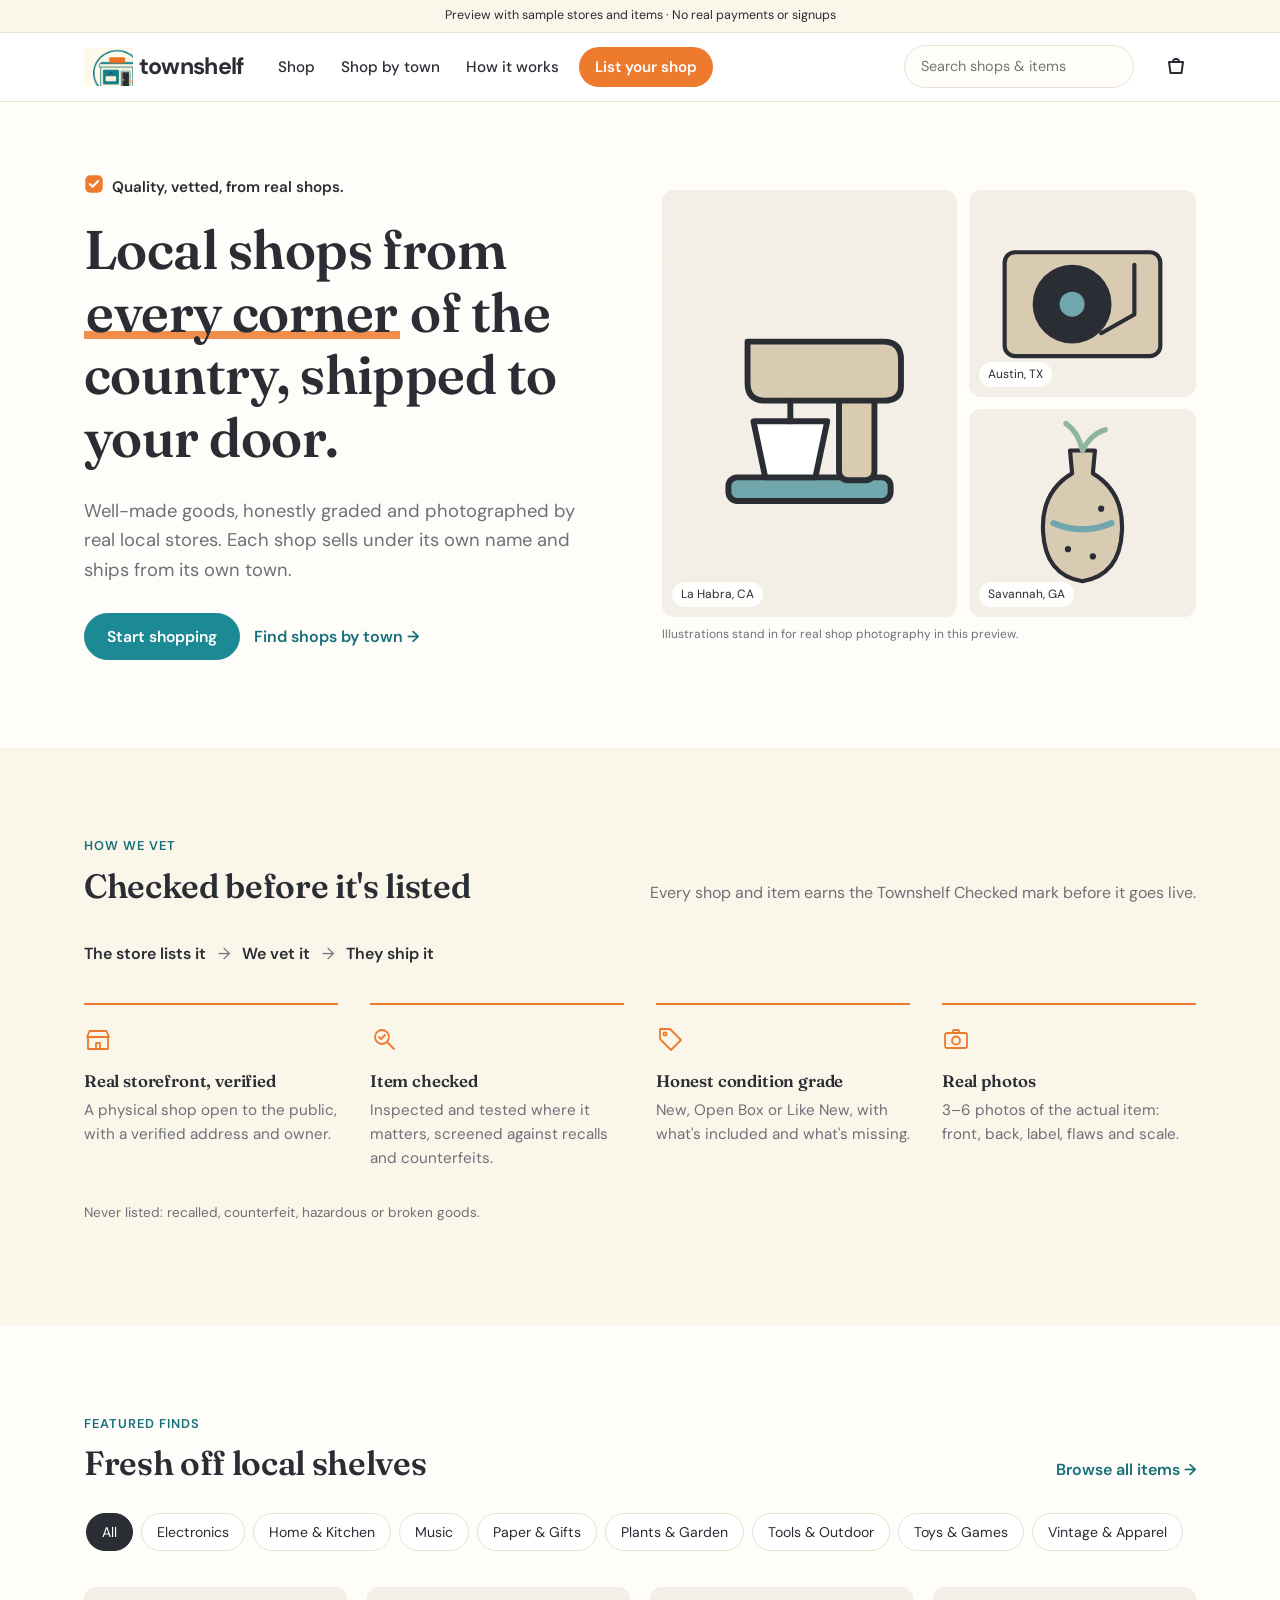
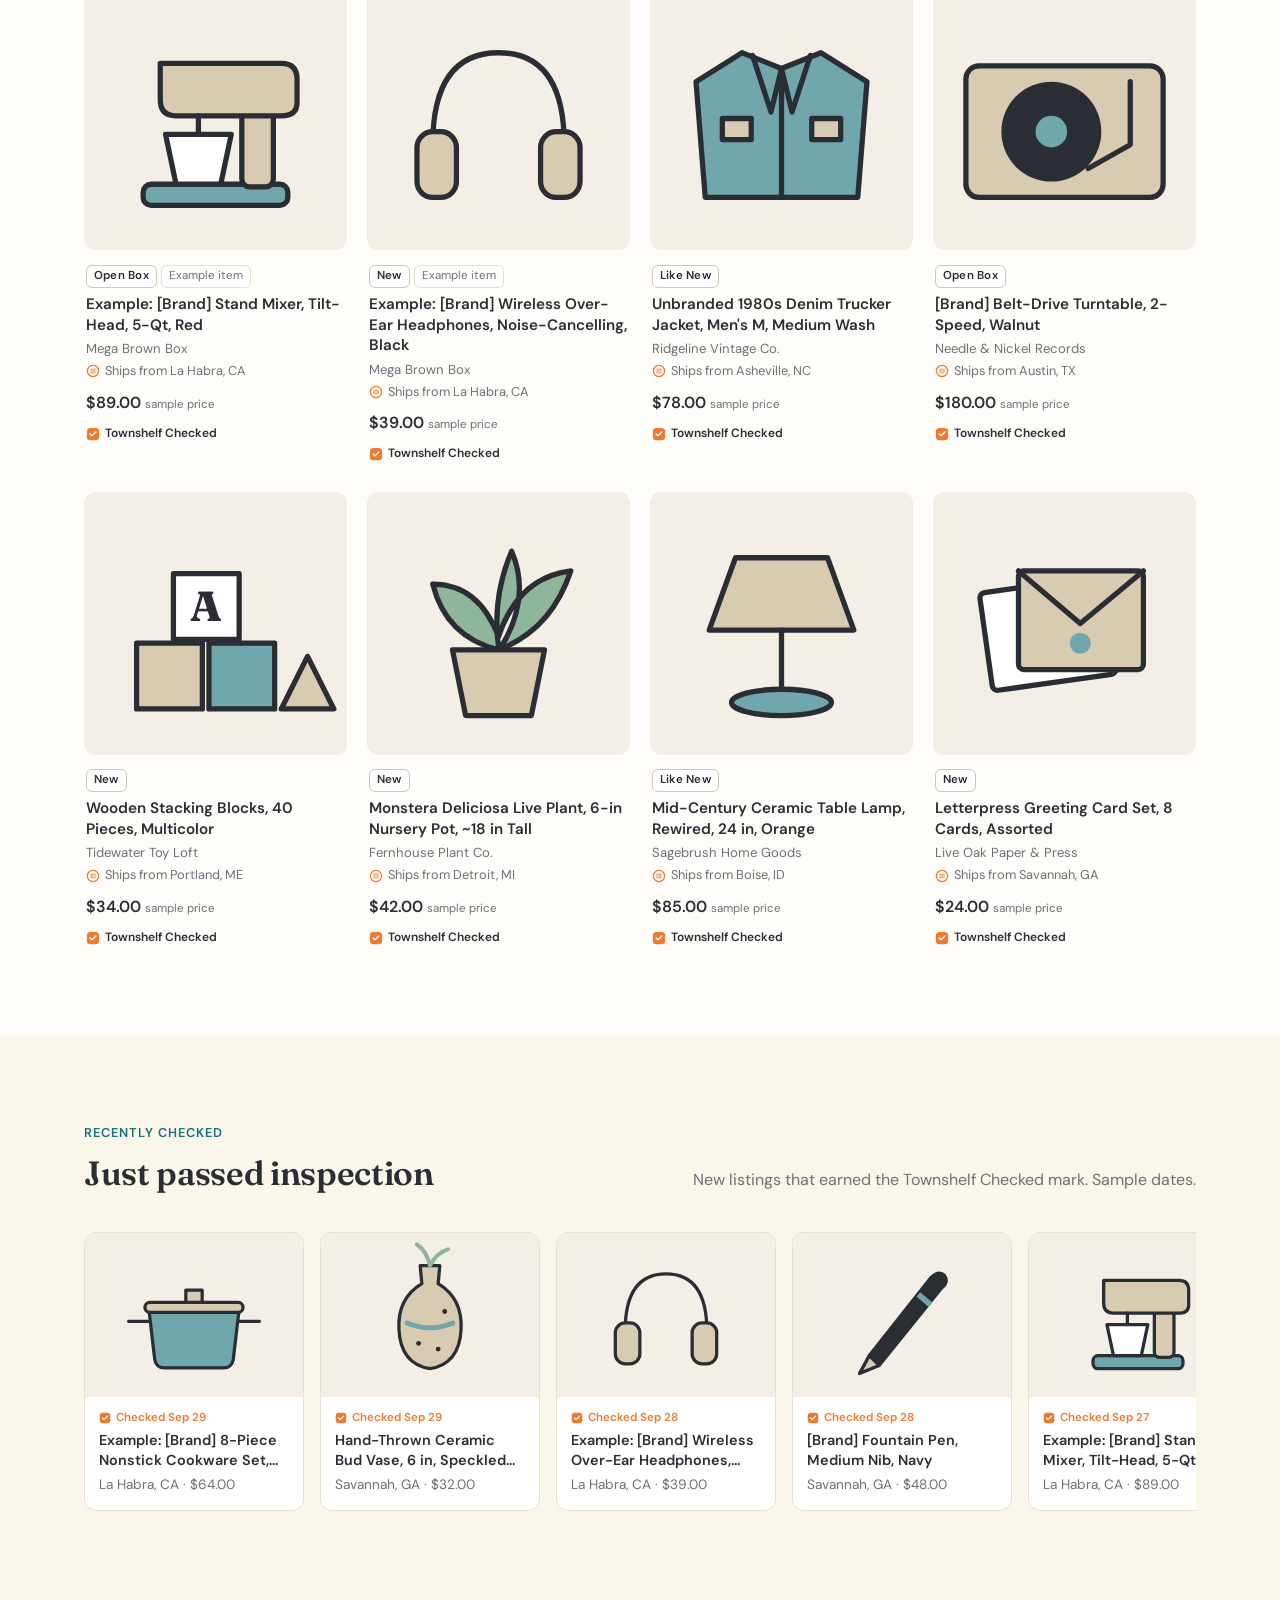
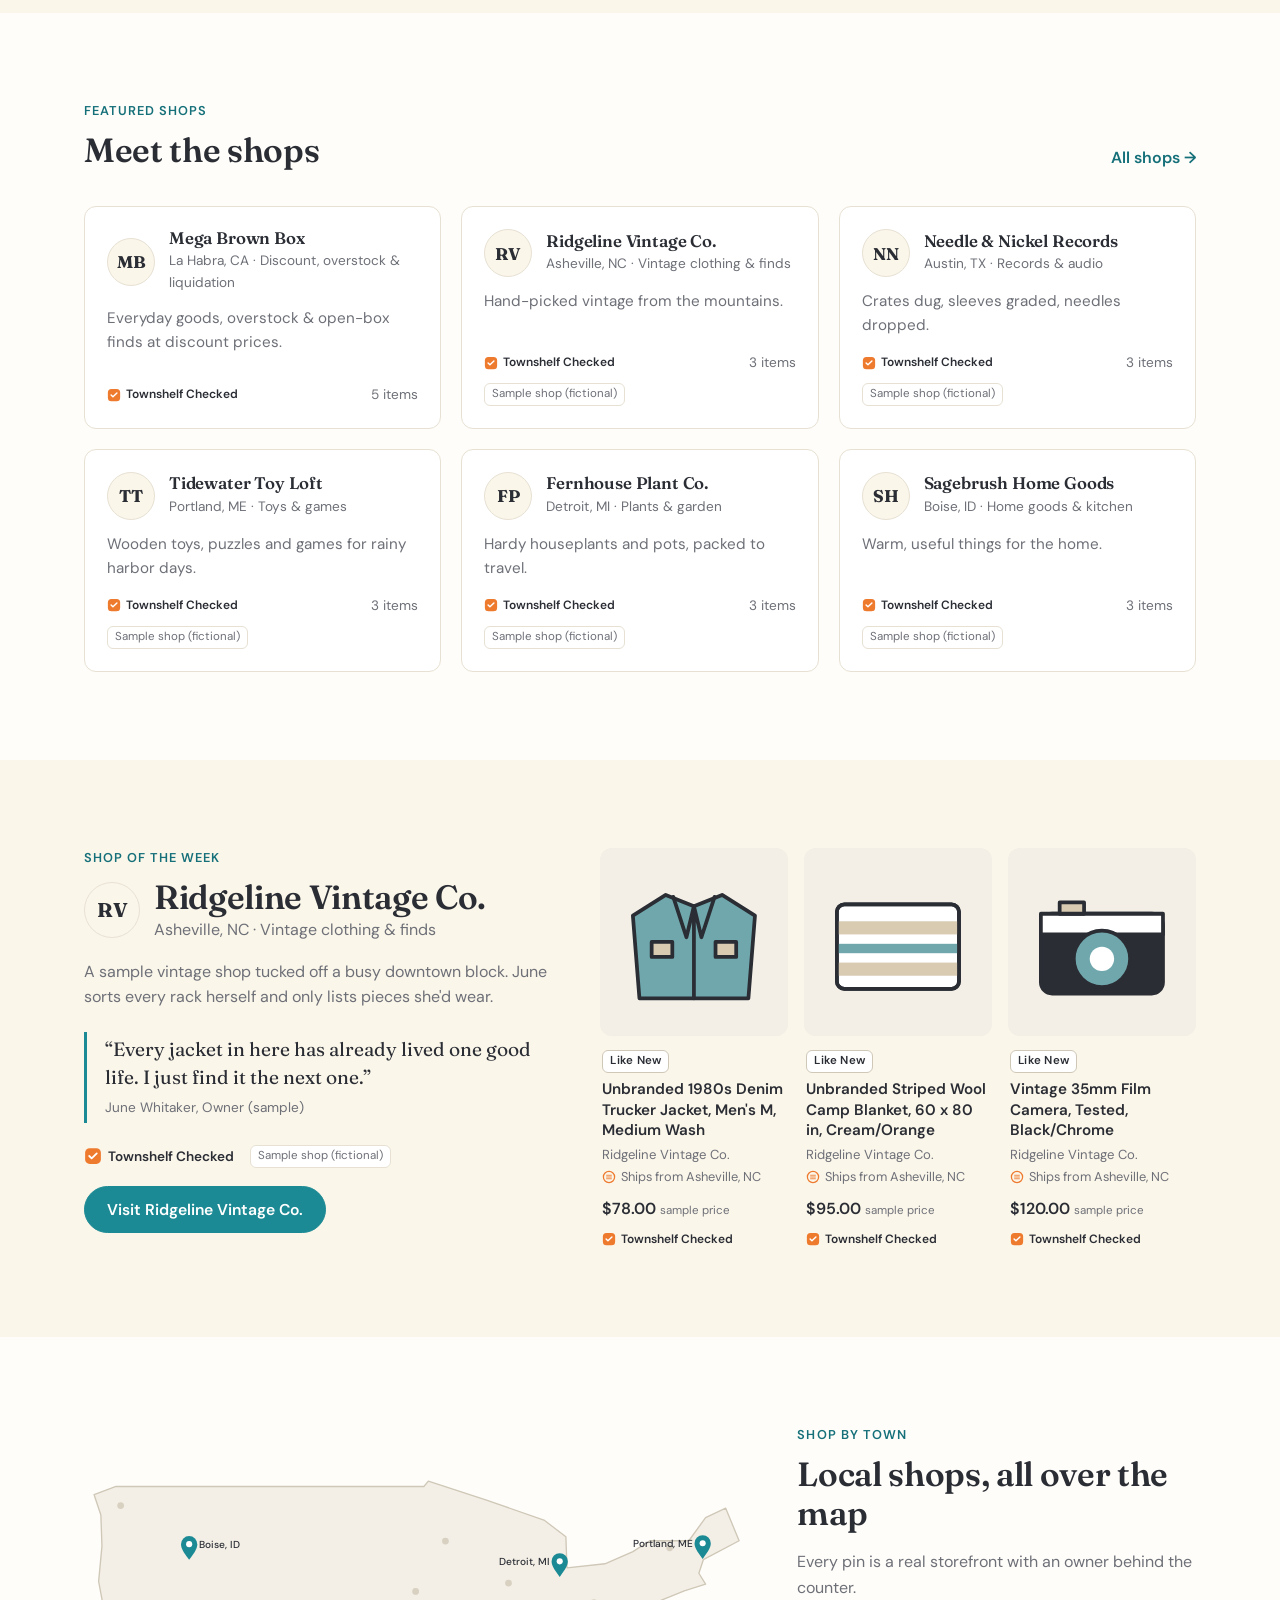
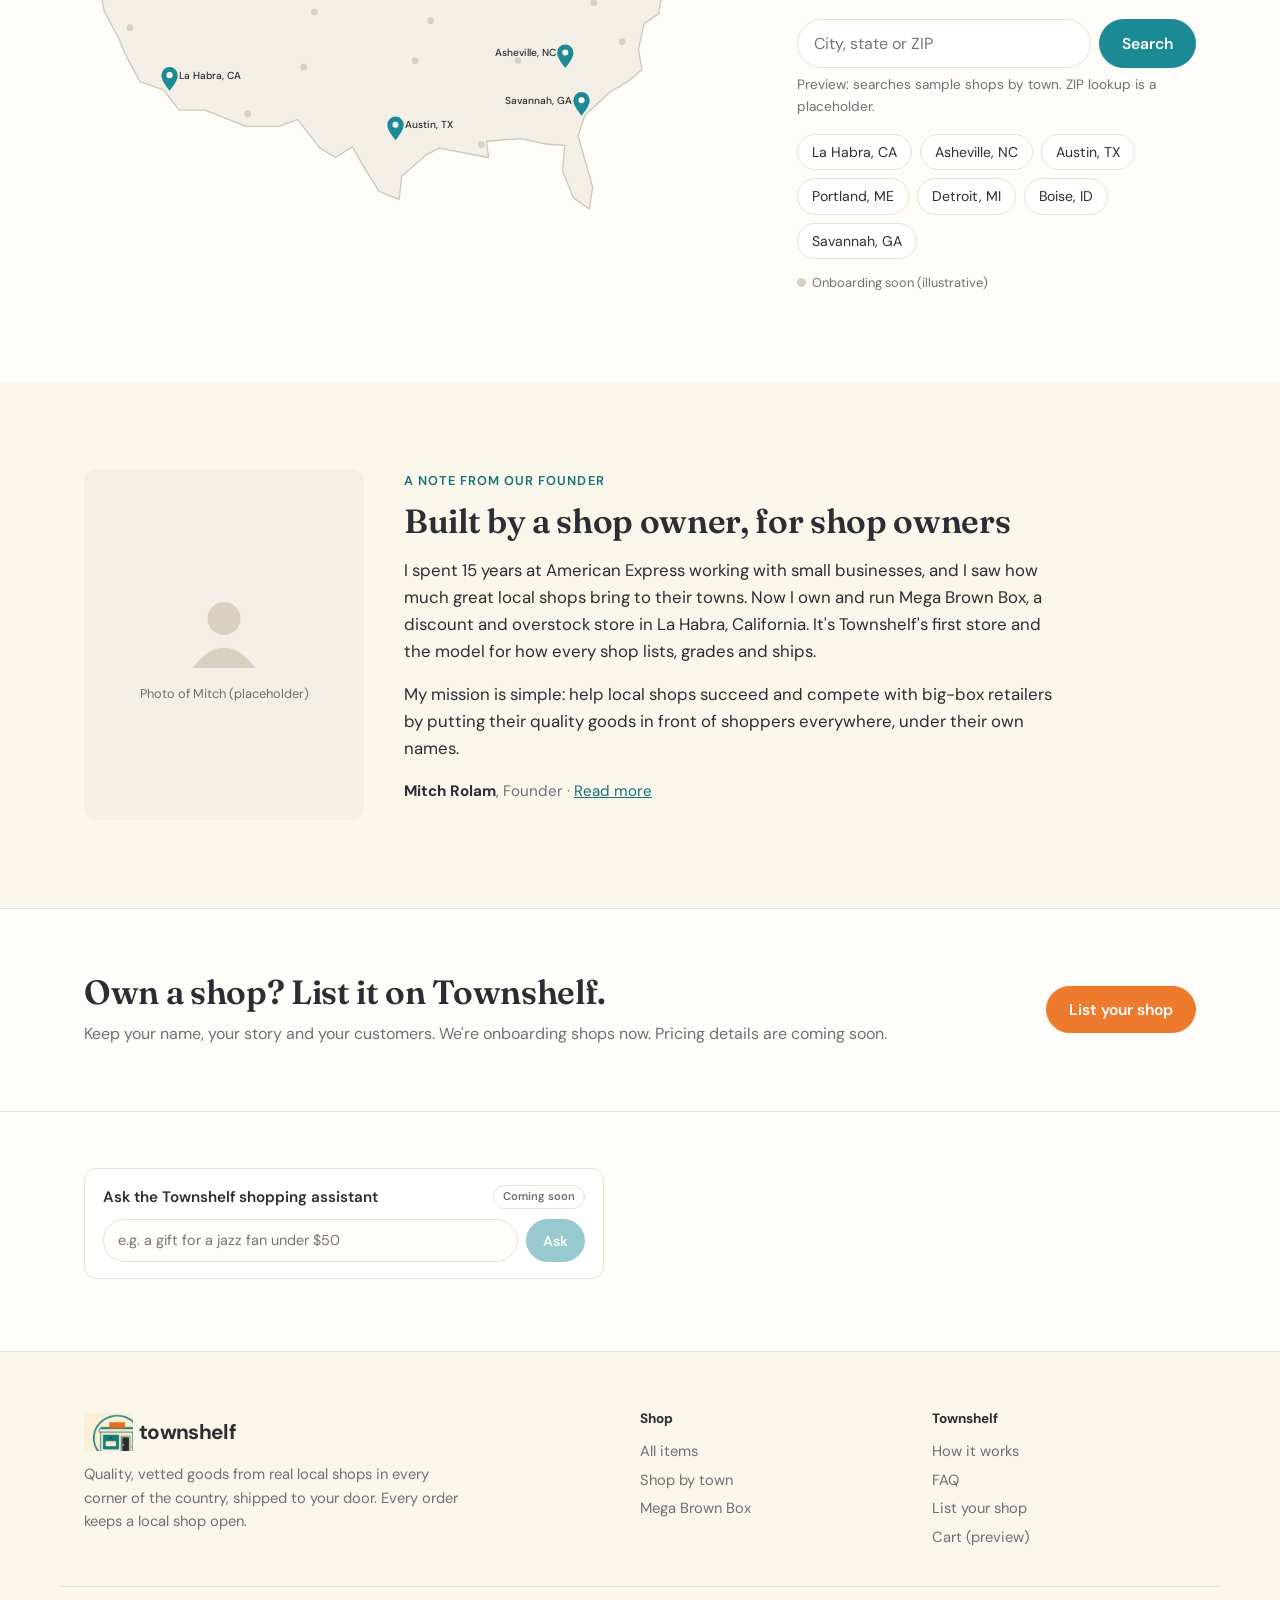
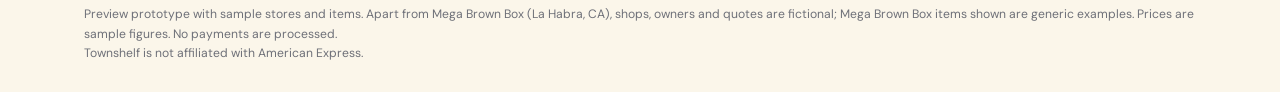
==== index.html @ 615aca7d "Townshelf clickable preview: static site with sample data, engagement features, docs" ====
<!doctype html><html lang="en"><head><title>Townshelf · Quality, vetted goods from real local shops (preview)</title>
<meta name="description" content="Townshelf preview: shop real, vetted local stores across the US, shipped to your door.">
<meta charset="utf-8"><meta name="viewport" content="width=device-width,initial-scale=1">
<link rel="icon" href="favicon.png" type="image/png"><link rel="apple-touch-icon" href="assets/apple-touch-icon.png">
<link rel="stylesheet" href="css/style.css">
<script src="data/data.js"></script><script src="js/art.js"></script><script src="js/app.js"></script>
</head><body>
<div id="site-header"></div>
<main>
<section class="hero"><div class="wrap hero-grid">
  <div>
    <div class="hero-kicker"><span id="heroChk"></span>Quality, vetted, from real shops.</div>
    <h1>Local shops from <span class="accent">every corner</span> of the country, shipped to your door.</h1>
    <p class="lead">Well-made goods, honestly graded and photographed by real local stores. Each shop sells under its own name and ships from its own town.</p>
    <div class="btns"><a class="btn btn-primary" href="browse.html">Start shopping</a><a class="link-arrow" href="#map">Find shops by town →</a></div>
  </div>
  <div><div class="hero-photos" id="heroPhotos"></div><div class="caption">Illustrations stand in for real shop photography in this preview.</div></div>
</div></section>

<section class="sec-cream" id="vet"><div class="wrap">
  <div class="sec-head"><div><div class="eyebrow">How we vet</div><h2>Checked before it's listed</h2></div><p>Every shop and item earns the Townshelf Checked mark before it goes live.</p></div>
  <div class="vet-flow">The store lists it <i>→</i> We vet it <i>→</i> They ship it</div>
  <div class="vet-grid">
    <div class="vet"><svg viewBox="0 0 28 28" fill="none" stroke="#EE7A2E" stroke-width="1.8" stroke-linecap="round" stroke-linejoin="round"><path d="M4 12h20v12H4z"/><path d="M3 12l2.5-6h17L25 12"/><path d="M12 24v-6h4v6"/></svg><h3>Real storefront, verified</h3><p>A physical shop open to the public, with a verified address and owner.</p></div>
    <div class="vet"><svg viewBox="0 0 28 28" fill="none" stroke="#EE7A2E" stroke-width="1.8" stroke-linecap="round" stroke-linejoin="round"><circle cx="12" cy="12" r="7"/><path d="M17.5 17.5L24 24"/><path d="M9 12l2 2 4-4"/></svg><h3>Item checked</h3><p>Inspected and tested where it matters, screened against recalls and counterfeits.</p></div>
    <div class="vet"><svg viewBox="0 0 28 28" fill="none" stroke="#EE7A2E" stroke-width="1.8" stroke-linecap="round" stroke-linejoin="round"><path d="M4 14V4h10l11 11-10 10z"/><circle cx="9" cy="9" r="1.6"/></svg><h3>Honest condition grade</h3><p>New, Open Box or Like New, with what's included and what's missing.</p></div>
    <div class="vet"><svg viewBox="0 0 28 28" fill="none" stroke="#EE7A2E" stroke-width="1.8" stroke-linecap="round" stroke-linejoin="round"><rect x="3" y="8" width="22" height="15" rx="2"/><circle cx="14" cy="15.5" r="4"/><path d="M10 8l1.5-3h5L18 8"/></svg><h3>Real photos</h3><p>3–6 photos of the actual item: front, back, label, flaws and scale.</p></div>
  </div>
  <p class="fine">Never listed: recalled, counterfeit, hazardous or broken goods.</p>
</div></section>

<section><div class="wrap">
  <div class="sec-head"><div><div class="eyebrow">Featured finds</div><h2>Fresh off local shelves</h2></div><a class="link-arrow" href="browse.html">Browse all items →</a></div>
  <div id="catChips"></div>
  <div class="grid g4" id="featuredItems"></div>
</div></section>

<section class="sec-cream strip-sec"><div class="wrap">
  <div class="sec-head"><div><div class="eyebrow">Recently checked</div><h2>Just passed inspection</h2></div><p>New listings that earned the Townshelf Checked mark. Sample dates.</p></div>
  <div class="strip" id="recentStrip" tabindex="0" aria-label="Recently checked items (scrolls sideways)"></div>
</div></section>

<section><div class="wrap">
  <div class="sec-head"><div><div class="eyebrow">Featured shops</div><h2>Meet the shops</h2></div><a class="link-arrow" href="browse.html#towns">All shops →</a></div>
  <div class="store-grid" id="featuredStores"></div>
</div></section>

<section class="sec-cream"><div class="wrap"><div id="spotlight"></div></div></section>

<section id="map"><div class="wrap">
  <div class="map-wrap">
    <div id="usmap"></div>
    <div>
      <div class="eyebrow">Shop by town</div>
      <h2>Local shops, all over the map</h2>
      <p class="muted">Every pin is a real storefront with an owner behind the counter.</p>
      <form class="near-form" onsubmit="event.preventDefault();location.href='browse.html?q='+encodeURIComponent(this.q.value)">
        <input name="q" placeholder="City, state or ZIP" aria-label="City, state or ZIP"><button class="btn btn-primary" type="submit">Search</button></form>
      <div class="small muted">Preview: searches sample shops by town. ZIP lookup is a placeholder.</div>
      <div class="town-list" id="townChips"></div>
      <div class="legend"><i></i>Onboarding soon (illustrative)</div>
    </div>
  </div>
</div></section>

<section class="sec-cream" id="founder"><div class="wrap founder">
  <div class="founder-photo" role="img" aria-label="Photo placeholder for Mitch Rolam"><svg viewBox="0 0 120 120"><circle cx="60" cy="46" r="22" fill="#D8D1C1"/><path d="M18 112 Q60 58 102 112" fill="#D8D1C1"/></svg><span>Photo of Mitch (placeholder)</span></div>
  <div>
    <div class="eyebrow">A note from our founder</div>
    <h2>Built by a shop owner, for shop owners</h2>
    <p>I spent 15 years at American Express working with small businesses, and I saw how much great local shops bring to their towns. Now I own and run Mega Brown Box, a discount and overstock store in La Habra, California. It's Townshelf's first store and the model for how every shop lists, grades and ships.</p>
    <p>My mission is simple: help local shops succeed and compete with big-box retailers by putting their quality goods in front of shoppers everywhere, under their own names.</p>
    <p class="sig"><strong style="color:var(--ink)">Mitch Rolam</strong>, Founder · <a href="about.html#founder">Read more</a></p>
  </div>
</div></section>

<div class="cta"><div class="wrap cta-in">
  <div><h2 style="margin-bottom:.3em">Own a shop? List it on Townshelf.</h2><p>Keep your name, your story and your customers. We're onboarding shops now. Pricing details are coming soon.</p></div>
  <div><a class="btn btn-orange" href="list-your-shop.html">List your shop</a></div>
</div></div>

<section style="padding:56px 0 72px"><div class="wrap">
  <div class="chat" aria-label="Shopping assistant (coming soon)">
    <div class="chat-head"><span>Ask the Townshelf shopping assistant</span><span class="soon-pill">Coming soon</span></div>
    <div class="chat-input"><input disabled placeholder="e.g. a gift for a jazz fan under $50" aria-label="Chat (disabled)"><button class="btn btn-primary" disabled>Ask</button></div>
  </div>
</div></section>
</main>
<div id="site-footer"></div>
<script>
TS.chrome("index.html");
var D=TS.D, E=TS.esc;
var feat=D.items.filter(function(i){return i.featured;});
document.getElementById("heroChk").innerHTML=TS.checkIcon(20);
document.getElementById("catChips").innerHTML=TS.categoryChips("");
document.getElementById("featuredItems").innerHTML=feat.slice(0,8).map(TS.itemCard).join("");
document.getElementById("featuredStores").innerHTML=D.stores.filter(function(s){return s.featured;}).slice(0,6).map(TS.storeCard).join("");
document.getElementById("usmap").innerHTML=TS.usMap(); TS.bindMap(document.getElementById("usmap"));
document.getElementById("townChips").innerHTML=D.stores.map(function(s){return '<a class="town-chip" href="store.html?id='+s.slug+'">'+E(s.town)+', '+s.state+'</a>';}).join("");

/* recently checked: newest checkedOn first */
var recent=D.items.filter(function(i){return i.checked&&i.checkedOn;}).sort(function(a,b){return b.checkedOn.localeCompare(a.checkedOn);}).slice(0,10);
document.getElementById("recentStrip").innerHTML=recent.map(TS.stripCard).join("");

/* shop of the week */
var sp=D.stores.find(function(s){return s.spotlight;})||D.stores[0];
if(sp){var spItems=TS.itemsFor(sp.slug).slice(0,3);
  document.getElementById("spotlight").innerHTML='<div class="spotlight"><div class="sp-text"><div class="eyebrow">Shop of the week</div>'+
  '<div class="sp-name">'+TS.storeLogo(sp,56)+'<div><h2 style="margin:0">'+E(sp.name)+'</h2><div class="muted">'+E(sp.town)+', '+E(sp.state)+' · '+E(sp.category)+'</div></div></div>'+
  '<p>'+E(sp.story)+'</p>'+(sp.quote?'<div class="store-quote"><blockquote>“'+E(sp.quote)+'”</blockquote><div class="muted small">'+E(sp.owner)+', '+E(sp.ownerRole)+'</div></div>':'')+
  '<div style="display:flex;gap:16px;align-items:center;flex-wrap:wrap">'+(sp.checked?TS.checkedMark():'')+(sp.sample?'<span class="tag">Sample shop (fictional)</span>':'')+'</div>'+
  '<p style="margin-top:18px"><a class="btn btn-primary" href="store.html?id='+sp.slug+'">Visit '+E(sp.name)+'</a></p></div>'+
  '<div class="sp-items">'+spItems.map(TS.itemCard).join("")+'</div></div>';}

/* hero tiles: 3 tiles slowly rotate through the hero pool (items with hero > 0, by rank) */
var pool=D.items.filter(function(i){return i.hero>0;}).sort(function(a,b){return a.hero-b.hero;});
if(pool.length<3) pool=pool.concat(feat.filter(function(i){return pool.indexOf(i)<0;})).slice(0,Math.max(3,pool.length));
function tile(it){var st=TS.store(it.store);return '<a class="hp-tile" href="item.html?id='+it.slug+'" aria-label="'+E(it.title)+' from '+E(st.name)+', '+E(st.town)+', '+st.state+'">'+TS.itemPhoto(it,0)+'<span>'+E(st.town)+', '+st.state+'</span></a>';}
var hp=document.getElementById("heroPhotos"); var shown=[0,1,2];
hp.innerHTML=shown.map(function(k,i){return '<div class="hp-slot">'+tile(pool[k])+'</div>';}).join("");
if(!TS.reduced() && pool.length>3){
  var next=3, slot=1;
  setInterval(function(){
    if(document.hidden) return;
    var el=hp.children[slot]; var k=next%pool.length;
    while(shown.indexOf(k)>=0){next++;k=next%pool.length;}
    el.classList.add("fade");
    setTimeout(function(){el.innerHTML=tile(pool[k]);shown[slot]=k;el.classList.remove("fade");},450);
    next++; slot=(slot+1)%3;
  },4200);
}
</script>
</body></html>
---- css/style.css ----
/* Townshelf preview: calm, minimal theme.
   Teal = primary buttons, links, small accents. Orange = restrained accents: Checked mark, postmarks,
   hero accent underline, 'List your shop' CTA, how-we-vet icons/rules. No orange blocks. */
@font-face{font-family:"DM Sans";src:url(../fonts/DMSans.ttf) format("truetype");font-weight:100 1000;font-display:swap}
@font-face{font-family:"Fraunces";src:url(../fonts/Fraunces.ttf) format("truetype");font-weight:100 900;font-display:swap}
@font-face{font-family:"Outfit";src:url(../fonts/Outfit.ttf) format("truetype");font-weight:100 900;font-display:swap}
@font-face{font-family:"Young Serif";src:url(../fonts/YoungSerif.ttf) format("truetype");font-weight:400;font-display:swap}
@font-face{font-family:"Bricolage Grotesque";src:url(../fonts/Bricolage.ttf) format("truetype");font-weight:200 800;font-stretch:75% 100%;font-display:swap}
@font-face{font-family:"Work Sans";src:url(../fonts/WorkSans.ttf) format("truetype");font-weight:100 900;font-display:swap}
:root{--teal:#1C8A94;--teal-d:#15707A;--teal-l:#E7F2F2;--cream:#FBF6EA;--paper:#FFFDF9;--line:#E7E1D3;--orange:#EE7A2E;--ink:#2A2D34;--muted:#6E7078;--r:12px;
  --font-head:"DM Sans",system-ui,sans-serif;--font-body:"DM Sans",system-ui,sans-serif;--head-weight:700;--head-track:-.02em}
html[data-font="2"]{--font-head:"Fraunces",Georgia,serif;--font-body:"DM Sans",system-ui,sans-serif;--head-weight:600;--head-track:-.01em}
html[data-font="3"]{--font-head:"Outfit",system-ui,sans-serif;--font-body:"Work Sans",system-ui,sans-serif;--head-weight:600;--head-track:-.015em}
html[data-font="4"]{--font-head:"Young Serif",Georgia,serif;--head-weight:400;--head-track:-.015em}
html[data-font="5"]{--font-head:"Bricolage Grotesque",system-ui,sans-serif;--head-weight:700;--head-track:-.03em;--head-fvs:"opsz" 96}
html[data-font="6"]{--font-head:"Fraunces",Georgia,serif;--head-weight:650;--head-track:-.01em;--head-fvs:"SOFT" 100,"WONK" 1,"opsz" 144}
h1,h2,h3,.store-quote blockquote,.num,.store-logo.mono{font-variation-settings:var(--head-fvs,normal)}
*{box-sizing:border-box}
html{-webkit-text-size-adjust:100%}
body{margin:0;background:var(--paper);color:var(--ink);font:16px/1.6 var(--font-body)}
body.noscroll{overflow:hidden}
img{max-width:100%;display:block}
a{color:var(--teal-d)}
h1,h2,h3{font-family:var(--font-head);font-weight:var(--head-weight);letter-spacing:var(--head-track);line-height:1.15;margin:0 0 .5em}
h1{font-size:clamp(2rem,5vw,3.4rem)}
h2{font-size:clamp(1.5rem,3vw,2.1rem)}
h3{font-size:1.05rem}
p{margin:0 0 1em}
.wrap{max-width:1160px;margin:0 auto;padding:0 24px}
.narrow{max-width:760px}
.muted{color:var(--muted)}
.small{font-size:.85rem}
.eyebrow{font-size:.8rem;font-weight:600;letter-spacing:.08em;text-transform:uppercase;color:var(--teal-d);margin-bottom:10px}
section{padding:88px 0}
.sec-cream{background:var(--cream)}
.sec-head{display:flex;flex-wrap:wrap;justify-content:space-between;align-items:end;gap:12px 24px;margin-bottom:36px}
.sec-head h2{margin:0}
.sec-head p{margin:.4em 0 0;max-width:560px;color:var(--muted)}
.link-arrow{font-weight:600;text-decoration:none}
.link-arrow:hover{text-decoration:underline}
hr.rule{border:0;border-top:1px solid var(--line);margin:0}

/* banner + header */
.preview-banner{background:var(--cream);color:var(--ink);text-align:center;font-size:.78rem;padding:6px 12px;border-bottom:1px solid var(--line)}
.topbar{background:#fff;border-bottom:1px solid var(--line);position:sticky;top:0;z-index:40}
.topbar-in{display:flex;align-items:center;gap:22px;height:68px}
.brand{display:flex;align-items:center;gap:6px;text-decoration:none;color:var(--ink);font:700 1.45rem/1 "DM Sans",sans-serif;letter-spacing:-.03em}
.brand img{height:38px;width:auto;mix-blend-mode:multiply}
.mainnav{display:flex;gap:2px}
.mainnav a{color:var(--ink);text-decoration:none;font-weight:500;padding:8px 12px;border-radius:8px;font-size:.95rem}
.mainnav a:hover,.mainnav a.active{color:var(--teal-d)}
.topsearch{margin-left:auto}
.topsearch input{border:1px solid var(--line);border-radius:999px;padding:9px 16px;font:inherit;font-size:.9rem;background:var(--paper);width:230px}
.cartbtn{position:relative;color:var(--ink);display:flex;padding:8px}
.cart-count{position:absolute;top:1px;right:-1px;background:var(--teal);color:#fff;font-size:.68rem;font-weight:700;min-width:18px;height:18px;border-radius:9px;display:flex;align-items:center;justify-content:center}
.menubtn{display:none;background:none;border:0;padding:8px;cursor:pointer}
.menubtn span{display:block;width:22px;height:2px;background:var(--ink);margin:5px 0}
@media (max-width:980px){
  .topsearch{display:none}.menubtn{display:block}.cartbtn{margin-left:auto}
  .mainnav{display:none;position:absolute;top:68px;left:0;right:0;background:#fff;flex-direction:column;padding:8px 24px 16px;border-bottom:1px solid var(--line)}
  .mainnav.open{display:flex}
}

/* buttons, tags, marks */
.btn{display:inline-flex;align-items:center;justify-content:center;gap:8px;font:600 .98rem var(--font-body);padding:12px 22px;border-radius:999px;border:1px solid var(--ink);text-decoration:none;cursor:pointer;color:var(--ink);background:transparent;transition:background .15s,color .15s}
.btn:hover{background:var(--ink);color:#fff}
.btn-primary{background:var(--teal);border-color:var(--teal);color:#fff}
.btn-primary:hover{background:var(--teal-d);border-color:var(--teal-d)}
.btn-ghost{border-color:var(--line)}
.btn-ghost:hover{background:var(--cream);color:var(--ink)}
.btn[disabled]{opacity:.45;cursor:not-allowed}
.tag{display:inline-block;font-size:.72rem;color:var(--muted);border:1px solid var(--line);border-radius:6px;padding:1px 7px;margin:0 4px 0 0;vertical-align:middle;background:#fff}
.store-card .tag{margin-top:10px;align-self:flex-start}
.cond{display:inline-block;font-size:.72rem;font-weight:600;color:var(--ink);border:1px solid #CFC8B8;border-radius:6px;padding:1px 7px;margin:0 4px 0 0;vertical-align:middle;background:#fff;letter-spacing:.02em}
.verified{font-size:.85rem;color:var(--muted)}
.verified::before{content:"✓ ";color:var(--teal);font-weight:700}
.tchecked{display:inline-flex;align-items:center;gap:6px;font-weight:600;font-size:.85rem;color:var(--ink);white-space:nowrap;vertical-align:middle}
.tchecked.sm{font-size:.75rem;gap:5px;margin-top:8px}
.store-card-foot .tchecked.sm{margin-top:0}
.ships-from{display:inline-flex;align-items:center;gap:5px;font-size:.8rem;color:var(--muted)}
.placeholder{background:#FFF7D6;border:1px dashed #C9A72C;border-radius:4px;padding:0 6px;font-size:.85em;color:#6A5500;white-space:nowrap}

/* hero */
.hero{padding:72px 0 88px}
.hero-grid{display:grid;gap:44px;align-items:center}
@media (min-width:900px){.hero-grid{grid-template-columns:1fr 1fr}}
.hero-kicker{display:inline-flex;align-items:center;gap:8px;font-weight:600;font-size:.95rem;margin-bottom:18px}
.hero .lead{font-size:1.15rem;color:var(--muted);max-width:500px;margin-bottom:28px}
.hero .btns{display:flex;flex-wrap:wrap;gap:14px;align-items:center}
.hero-photos{display:grid;grid-template-columns:1.3fr 1fr;grid-template-rows:1fr 1fr;gap:12px;aspect-ratio:5/4}
.hero-photos>*{border-radius:var(--r);overflow:hidden;display:block;position:relative;background:#F3EFE6}
.hero-photos>*:first-child{grid-row:1/3}
.hp-slot{transition:opacity .45s ease}
.hp-slot.fade{opacity:0}
.hp-tile{display:block;width:100%;height:100%;position:relative}
.hero-photos .art{width:100%;height:100%;object-fit:cover}
.hero-photos a span{position:absolute;left:10px;bottom:10px;background:rgba(255,255,255,.92);font-size:.75rem;padding:3px 9px;border-radius:999px;color:var(--ink)}
.caption{font-size:.75rem;color:var(--muted);margin-top:8px}

/* vet */
.vet-flow{display:flex;flex-wrap:wrap;gap:8px 12px;align-items:center;font-weight:600;margin:0 0 36px;color:var(--ink)}
.vet-flow i{font-style:normal;color:var(--muted);font-weight:400}
.vet-grid{display:grid;gap:32px}
@media (min-width:700px){.vet-grid{grid-template-columns:repeat(2,1fr)}}
@media (min-width:1000px){.vet-grid{grid-template-columns:repeat(4,1fr)}}
.vet svg{width:28px;height:28px;margin-bottom:12px}
.vet h3{margin-bottom:.35em}
.vet p{color:var(--muted);font-size:.95rem;margin:0}
.fine{font-size:.85rem;color:var(--muted);margin-top:32px}

/* grids + cards */
.grid{display:grid;gap:28px 20px;grid-template-columns:repeat(2,1fr)}
@media (min-width:760px){.grid{grid-template-columns:repeat(3,1fr)}}
@media (min-width:1060px){.grid.g4{grid-template-columns:repeat(4,1fr)}}
.item-card{text-decoration:none;color:var(--ink);display:flex;flex-direction:column}
.item-img{border-radius:var(--r);overflow:hidden;background:#F3EFE6}
.item-img .art{width:100%;aspect-ratio:1;display:block;transition:transform .3s}
.item-card:hover .art{transform:scale(1.03)}
.item-body{padding:12px 2px 0}
.item-meta{min-height:22px}
.item-body h3{font-family:var(--font-body);font-size:.95rem;font-weight:600;letter-spacing:0;margin:.4em 0 .2em;line-height:1.35}
.item-card:hover h3{color:var(--teal-d)}
.item-store{font-size:.82rem;color:var(--muted)}
.item-price{font-weight:600;margin-top:4px}
.item-price small{font-weight:400;font-size:.72rem;color:var(--muted)}
.store-grid{display:grid;gap:20px}
@media (min-width:700px){.store-grid{grid-template-columns:repeat(2,1fr)}}
@media (min-width:1060px){.store-grid{grid-template-columns:repeat(3,1fr)}}
.store-card{background:#fff;border:1px solid var(--line);border-radius:var(--r);padding:22px;text-decoration:none;color:var(--ink);display:flex;flex-direction:column;transition:border-color .15s}
.store-card:hover{border-color:var(--teal)}
.store-card-top{display:flex;gap:14px;align-items:center;margin-bottom:12px}
.store-card h3{margin:0 0 2px}
.store-card p{color:var(--muted);font-size:.95rem;margin-bottom:14px}
.store-card-foot{margin-top:auto;display:flex;justify-content:space-between;align-items:center}
.store-logo{border-radius:50%;object-fit:cover;background:#fff;flex:none;border:1px solid var(--line)}
.store-logo.mono{display:inline-flex;align-items:center;justify-content:center;background:var(--cream);color:var(--ink);font-weight:700;font-family:var(--font-head)}

/* map */
.map-wrap{display:grid;gap:36px;align-items:center}
@media (min-width:960px){.map-wrap{grid-template-columns:1.7fr 1fr}}
.usmap{width:100%;height:auto;overflow:visible}
.usmap .soon{fill:#D8D1C1}
.usmap .pin:hover path{fill:var(--teal-d)}
.pin-town{font:500 15px var(--font-body);fill:var(--ink)}
.town-list{display:flex;flex-wrap:wrap;gap:8px;margin-top:16px}
.town-chip{font-size:.88rem;border:1px solid var(--line);border-radius:999px;padding:6px 14px;text-decoration:none;color:var(--ink);background:#fff}
.town-chip:hover{border-color:var(--teal);color:var(--teal-d)}
.near-form{display:flex;gap:8px;margin:18px 0 6px;flex-wrap:wrap}
.near-form input{flex:1;min-width:150px;border:1px solid var(--line);border-radius:999px;padding:11px 16px;font:inherit;background:#fff}
.legend{font-size:.8rem;color:var(--muted);margin-top:14px}
.legend i{display:inline-block;width:9px;height:9px;border-radius:50%;background:#D8D1C1;margin-right:6px}
@media (max-width:640px){.pin-town{font-size:26px}}

/* founder */
.founder{display:grid;gap:40px;align-items:center}
@media (min-width:820px){.founder{grid-template-columns:280px 1fr}}
.founder-photo{width:100%;max-width:280px;aspect-ratio:4/5;border-radius:var(--r);background:#F3EFE6;display:flex;flex-direction:column;align-items:center;justify-content:center;gap:10px;margin:0 auto}
.founder-photo svg{width:90px}
.founder-photo span{font-size:.8rem;color:var(--muted);text-align:center}
.founder p{font-size:1.05rem;max-width:660px}
.sig{font-size:.95rem!important;color:var(--muted)}

/* CTA */
.cta{border-top:1px solid var(--line);border-bottom:1px solid var(--line);padding:64px 0}
.cta-in{display:grid;gap:24px;align-items:center}
@media (min-width:860px){.cta-in{grid-template-columns:1.5fr auto}}
.cta p{color:var(--muted);margin:0}

/* chat (small) */
.chat{border:1px solid var(--line);border-radius:var(--r);max-width:520px;background:#fff;padding:16px 18px}
.chat-head{display:flex;justify-content:space-between;align-items:center;gap:10px;margin-bottom:10px;font-weight:600;font-size:.95rem}
.soon-pill{font-size:.7rem;font-weight:600;color:var(--muted);border:1px solid var(--line);border-radius:999px;padding:2px 9px}
.chat-input{display:flex;gap:8px}
.chat-input input{flex:1;border:1px solid var(--line);border-radius:999px;padding:9px 14px;font:inherit;font-size:.9rem;background:var(--paper)}
.chat .btn{padding:8px 16px;font-size:.88rem}

/* page header */
.page-head{padding:56px 0 40px;border-bottom:1px solid var(--line)}
.page-head p{color:var(--muted);max-width:620px;margin:0;font-size:1.08rem}

/* browse */
.browse{display:grid;gap:32px;padding:40px 0 88px}
@media (min-width:900px){.browse{grid-template-columns:230px 1fr}}
.filters{align-self:start}
@media (min-width:900px){.filters{position:sticky;top:96px}}
.filters label{display:block;font-weight:600;font-size:.82rem;margin:16px 0 6px}
.filters label:first-child{margin-top:0}
.filters select,.filters input[type=search]{width:100%;padding:9px 11px;border:1px solid var(--line);border-radius:8px;font:inherit;font-size:.92rem;background:#fff}
.filters .checks label{font-weight:400;display:flex;gap:8px;align-items:center;margin:6px 0;font-size:.92rem}
.result-bar{display:flex;justify-content:space-between;align-items:center;margin-bottom:20px;gap:10px;flex-wrap:wrap}
.empty{border:1px dashed var(--line);border-radius:var(--r);padding:40px;text-align:center}

/* store page */
.store-head{padding:56px 0 44px;border-bottom:1px solid var(--line)}
.store-head-in{display:grid;gap:24px;align-items:center}
@media (min-width:800px){.store-head-in{grid-template-columns:auto 1fr auto}}
.store-head h1{margin:.1em 0 .25em}
.store-head .loc{color:var(--muted);font-size:.95rem}
.store-head .marks{display:flex;flex-wrap:wrap;gap:16px;align-items:center;margin-top:6px}
.store-head .postmark{width:150px}
.store-cols{display:grid;gap:48px;padding-top:56px;padding-bottom:24px}
@media (min-width:900px){.store-cols{grid-template-columns:1.3fr 1fr}}
.store-quote{border-left:3px solid var(--teal);padding:4px 0 4px 18px;margin:22px 0}
.store-quote blockquote{margin:0 0 6px;font-family:var(--font-head);font-size:1.2rem;line-height:1.45}
.facts{list-style:none;padding:0;margin:0}
.facts li{display:flex;justify-content:space-between;gap:14px;padding:11px 0;border-bottom:1px solid var(--line);font-size:.93rem}
.facts li:last-child{border:0}
.facts span:first-child{color:var(--muted)}
.store-photos{display:grid;grid-template-columns:repeat(3,1fr);gap:10px;margin-top:24px}
.store-photos div{aspect-ratio:4/3;border-radius:10px;background:#F3EFE6;display:flex;align-items:center;justify-content:center;text-align:center;font-size:.75rem;color:var(--muted);padding:6px}

/* item page */
.crumbs{font-size:.85rem;padding:20px 0 24px;color:var(--muted)}
.crumbs a{color:var(--muted)}
.item-layout{display:grid;gap:48px;padding-bottom:88px}
@media (min-width:900px){.item-layout{grid-template-columns:1.1fr 1fr}.item-layout>div:first-child{position:sticky;top:96px;align-self:start}}
.gallery-main{position:relative;border-radius:var(--r);overflow:hidden;background:#F3EFE6}
.gallery-main .art{width:100%;aspect-ratio:1;display:block}
.photo-note{position:absolute;left:12px;top:12px;background:rgba(255,255,255,.92);color:var(--muted);font-size:.72rem;padding:3px 10px;border-radius:999px}
.shot-label{position:absolute;left:12px;bottom:12px;background:rgba(255,255,255,.92);font-weight:600;font-size:.75rem;padding:3px 10px;border-radius:999px}
.thumbs{display:grid;grid-template-columns:repeat(5,1fr);gap:8px;margin-top:10px}
.thumbs button{padding:0;border:1px solid transparent;border-radius:8px;overflow:hidden;cursor:pointer;background:#F3EFE6;position:relative;opacity:.75}
.thumbs button.on{opacity:1;border-color:var(--teal);box-shadow:0 0 0 1px var(--teal)}
.thumbs .art{width:100%;aspect-ratio:1;display:block}
.thumbs button small{position:absolute;left:0;right:0;bottom:0;background:rgba(255,255,255,.85);color:var(--ink);font-size:.6rem;padding:1px 0;text-align:center}
.art.v1>*:not(rect:first-child){transform:scaleX(-1);transform-origin:50% 50%}
.art.v3>*:not(rect:first-child){transform:scale(.55) rotate(-8deg);transform-origin:50% 50%}
.art.v4>*:not(rect:first-child){transform:scale(.6) translate(-25%,5%);transform-origin:50% 50%}
.art.v2>*:not(rect:first-child){transform:scale(1.9);transform-origin:40% 45%}
.buy h1{font-size:clamp(1.6rem,3.2vw,2.2rem);margin-top:.35em}
.buy .price{font-size:1.7rem;font-weight:600;margin:.1em 0 .4em}
.buy .price small{font-size:.8rem;color:var(--muted);font-weight:400}
.retail{font-size:.88rem;color:var(--muted);margin-left:10px;font-weight:400}
.cond-explain{font-size:.9rem;color:var(--muted);margin:0 0 14px}
.lt-sec{border-top:1px solid var(--line);padding:18px 0}
.lt-sec h3{font-family:var(--font-body);font-size:.78rem;text-transform:uppercase;letter-spacing:.08em;color:var(--muted);font-weight:600;margin:0 0 10px}
.incl{display:grid;gap:12px}
@media (min-width:520px){.incl{grid-template-columns:1fr 1fr}}
.incl ul{margin:0;padding:0;list-style:none;font-size:.95rem}
.incl li{padding:2px 0}
.incl .yes li::before{content:"✓  ";color:var(--teal)}
.incl .no li::before{content:"–  ";color:var(--muted)}
.sold-by{display:flex;align-items:center;gap:12px;border-top:1px solid var(--line);padding:18px 0;text-decoration:none;color:var(--ink)}
.sold-by small{display:block;color:var(--muted);font-size:.8rem}
.sold-by:hover strong{color:var(--teal-d)}
.ship-row{display:flex;align-items:center;gap:16px}
.ship-row .postmark{width:110px;flex:none}
.support-note{font-size:.88rem;color:var(--muted)}

/* drawer */
.drawer{position:fixed;inset:0;z-index:100;pointer-events:none}
.drawer-scrim{position:absolute;inset:0;background:rgba(42,45,52,.35);opacity:0;transition:.2s}
.drawer-panel{position:absolute;right:0;top:0;bottom:0;width:min(400px,92vw);background:#fff;transform:translateX(100%);transition:.25s;display:flex;flex-direction:column;padding:22px;box-shadow:-8px 0 30px rgba(0,0,0,.08)}
.drawer.open{pointer-events:auto}
.drawer.open .drawer-scrim{opacity:1}
.drawer.open .drawer-panel{transform:none}
.drawer-head{display:flex;justify-content:space-between;align-items:center;font-size:1.05rem}
.drawer-head button{background:none;border:0;font-size:1.2rem;cursor:pointer;color:var(--muted)}
.preview-pill{font-size:.78rem;color:var(--muted);border:1px solid var(--line);border-radius:999px;padding:3px 12px;align-self:flex-start;margin:12px 0}
.drawer-body{flex:1;overflow:auto}
.drawer-foot{display:grid;gap:8px}
.mini-line{display:grid;grid-template-columns:56px 1fr auto;gap:12px;align-items:center;padding:12px 0;border-bottom:1px solid var(--line);font-size:.9rem}
.mini-img{width:56px;height:56px;border-radius:8px;overflow:hidden;background:#F3EFE6}
.mini-img .art{width:100%;height:100%}
.mini-sub{display:flex;justify-content:space-between;padding:14px 0 4px}

/* cart */
.preview-warning{border:1px solid var(--line);background:var(--cream);border-radius:var(--r);padding:12px 16px;font-size:.92rem;margin:28px 0 8px}
.preview-warning strong{color:var(--ink)}
.cart-layout{display:grid;gap:40px;padding-bottom:88px}
@media (min-width:900px){.cart-layout{grid-template-columns:1.5fr 1fr}}
.cart-group{border:1px solid var(--line);border-radius:var(--r);margin-bottom:16px;background:#fff}
.cart-group-head{padding:12px 18px;display:flex;justify-content:space-between;align-items:center;gap:8px;flex-wrap:wrap;border-bottom:1px solid var(--line);font-weight:600;font-size:.92rem}
.cart-line{display:grid;grid-template-columns:72px 1fr auto;gap:14px;padding:16px 18px;align-items:center;border-bottom:1px solid var(--line)}
.cart-line:last-child{border:0}
.cart-line .mini-img{width:72px;height:72px}
.qty{display:inline-flex;align-items:center;border:1px solid var(--line);border-radius:999px;overflow:hidden;margin-top:6px}
.qty button{background:#fff;border:0;width:30px;height:28px;cursor:pointer;font-size:1rem}
.qty span{min-width:26px;text-align:center;font-size:.9rem}
.panel{border:1px solid var(--line);border-radius:var(--r);padding:24px;background:#fff}
.summary .row{display:flex;justify-content:space-between;padding:6px 0;gap:10px}
.summary .total{border-top:1px solid var(--line);margin-top:8px;padding-top:12px;font-weight:600}
.fake-field{display:block;margin:12px 0}
.fake-field span{display:block;font-size:.8rem;font-weight:600;margin-bottom:4px}
.fake-field input{width:100%;border:1px solid var(--line);border-radius:8px;padding:10px;background:#F7F5F0;font:inherit}

/* forms */
.form label{display:block;font-weight:600;font-size:.85rem;margin:16px 0 6px}
.form input,.form select,.form textarea{width:100%;border:1px solid var(--line);border-radius:8px;padding:11px 13px;font:inherit;background:#fff}
.form input:focus,.form select:focus,.form textarea:focus,.filters select:focus,.filters input:focus{outline:2px solid var(--teal);outline-offset:0;border-color:var(--teal)}
.form .row2{display:grid;gap:0 16px}
@media (min-width:600px){.form .row2{grid-template-columns:1fr 1fr}}
.thanks{display:none;padding:24px 0}
.thanks.show{display:block}
.list-grid{display:grid;gap:36px 32px}
@media (min-width:760px){.list-grid{grid-template-columns:repeat(3,1fr)}}
.list-grid h3{margin-bottom:.3em}
.list-grid p{color:var(--muted);margin:0;font-size:.95rem}
.num{font-family:var(--font-head);font-weight:600;color:var(--teal);font-size:.95rem;margin-bottom:8px}
.standards{list-style:none;padding:0;margin:0;display:grid;gap:0 40px}
@media (min-width:760px){.standards{grid-template-columns:1fr 1fr}}
.standards li{display:flex;gap:12px;padding:14px 0;border-bottom:1px solid var(--line)}
.standards li b{display:block;font-weight:600}
.standards li span.t{color:var(--muted);font-size:.93rem}
.standards .ok{color:var(--teal);font-weight:700;flex:none;width:18px}
.standards .no{color:var(--muted);font-weight:700;flex:none;width:18px}
.two-col{display:grid;gap:48px}
@media (min-width:900px){.two-col{grid-template-columns:1fr 1fr}}

/* FAQ */
.faq details{border-bottom:1px solid var(--line);padding:4px 0}
.faq summary{cursor:pointer;font-weight:600;padding:16px 0;list-style:none;display:flex;justify-content:space-between;gap:10px}
.faq summary::-webkit-details-marker{display:none}
.faq summary::after{content:"+";color:var(--teal);font-size:1.3rem;line-height:1}
.faq details[open] summary::after{content:"–"}
.faq details p{color:var(--muted)}

/* footer */
.footer{background:var(--cream);color:var(--ink);padding:56px 0 28px;border-top:1px solid var(--line)}
.footer-grid{display:grid;gap:28px}
@media (min-width:760px){.footer-grid{grid-template-columns:2fr 1fr 1fr}}
.footer h4{margin:0 0 10px;font-size:.85rem}
.footer a{display:block;color:var(--muted);text-decoration:none;margin:5px 0;font-size:.92rem}
.footer a:hover{color:var(--teal-d)}
.footer p{color:var(--muted);font-size:.92rem;max-width:380px}
.footer a.brand-foot{display:flex;color:var(--ink);margin-bottom:12px;font-size:1.3rem}
.footer-note{border-top:1px solid var(--line);margin-top:32px;padding-top:18px;font-size:.76rem;color:var(--muted)}
.drawer:not(.open) .drawer-panel{box-shadow:none}
@media (max-width:819px){.founder-photo{max-width:200px}}

/* restrained orange accents */
.accent{white-space:nowrap;background:linear-gradient(transparent 78%,rgba(238,122,46,.85) 78%,rgba(238,122,46,.85) 90%,transparent 90%);padding:0 .04em}
.btn-orange{background:var(--orange);border-color:var(--orange);color:#fff}
.btn-orange:hover{background:#D9661C;border-color:#D9661C;color:#fff}
.mainnav a.nav-cta{background:var(--orange);color:#fff;border-radius:999px;padding:8px 16px;margin-left:6px;font-weight:600}
.mainnav a.nav-cta:hover,.mainnav a.nav-cta.active{background:#D9661C;color:#fff}
@media (max-width:980px){.mainnav a.nav-cta{align-self:flex-start;margin:6px 0 0}}
.vet{border-top:2px solid var(--orange);padding-top:20px}
.item-card .ships-from{margin-top:2px}

/* ---------- engagement (calm) ---------- */
/* scroll reveal */
.reveal{opacity:0;transform:translateY(14px);transition:opacity .6s ease,transform .6s ease}
.reveal.in{opacity:1;transform:none}
/* hover lift */
.item-card,.store-card,.strip-card{transition:transform .2s ease,box-shadow .2s ease,border-color .15s}
.item-card:hover{transform:translateY(-4px)}
.item-card:hover .item-img{box-shadow:0 10px 24px rgba(42,45,52,.10)}
.store-card:hover,.strip-card:hover{transform:translateY(-3px);box-shadow:0 10px 24px rgba(42,45,52,.08)}
.item-img{transition:box-shadow .2s ease}
/* underline draws in */
.accent{background-size:0% 100%;background-repeat:no-repeat;animation:drawline .9s .35s ease-out forwards}
@keyframes drawline{to{background-size:100% 100%}}
/* category chips */
.chips-row{display:flex;gap:8px;overflow-x:auto;padding:2px 2px 10px;margin:-8px 0 26px;scrollbar-width:thin}
.chip{flex:none;font-size:.88rem;border:1px solid var(--line);border-radius:999px;padding:7px 15px;text-decoration:none;color:var(--ink);background:#fff;transition:border-color .15s,color .15s,background .15s;white-space:nowrap}
.chip:hover{border-color:var(--teal);color:var(--teal-d)}
.chip.on{background:var(--ink);border-color:var(--ink);color:#fff}
/* recently checked strip */
.strip{display:grid;grid-auto-flow:column;grid-auto-columns:minmax(220px,240px);gap:16px;overflow-x:auto;scroll-snap-type:x mandatory;padding:4px 2px 14px;scrollbar-width:thin}
.strip-card{scroll-snap-align:start;background:#fff;border:1px solid var(--line);border-radius:var(--r);overflow:hidden;text-decoration:none;color:var(--ink);display:flex;flex-direction:column}
.strip-img{background:#F3EFE6}
.strip-img .art{width:100%;aspect-ratio:4/3;display:block}
.strip-body{padding:12px 14px 14px}
.strip-date{display:flex;align-items:center;gap:5px;font-size:.72rem;font-weight:600;color:var(--orange);margin-bottom:4px}
.strip-title{font-weight:600;font-size:.9rem;line-height:1.35;margin-bottom:4px;display:-webkit-box;-webkit-line-clamp:2;-webkit-box-orient:vertical;overflow:hidden}
/* shop of the week */
.spotlight{display:grid;gap:40px;align-items:center}
@media (min-width:960px){.spotlight{grid-template-columns:1fr 1.25fr}}
.sp-name{display:flex;gap:14px;align-items:center;margin-bottom:16px}
.sp-text p{color:var(--muted)}
.sp-items{display:grid;grid-template-columns:repeat(3,1fr);gap:16px}
@media (max-width:600px){.sp-items{grid-template-columns:repeat(2,1fr)}.sp-items>*:nth-child(3){display:none}}
/* map pins pulse + mini card */
.map-box{position:relative}
.usmap .pin{cursor:pointer;outline:none}
.usmap .pin .pulse{fill:var(--teal);opacity:0;transform-box:fill-box;transform-origin:center;animation:pinpulse 3.2s ease-out infinite}
.usmap .pin:focus-visible path,.usmap .pin.on path{fill:var(--teal-d)}
.usmap .pin:focus-visible .pin-town,.usmap .pin.on .pin-town{font-weight:700}
@keyframes pinpulse{0%{opacity:.35;transform:scale(.6)}70%{opacity:0;transform:scale(2.6)}100%{opacity:0;transform:scale(2.6)}}
.map-card{position:absolute;z-index:5;width:240px;background:#fff;border:1px solid var(--line);border-radius:var(--r);box-shadow:0 12px 30px rgba(42,45,52,.12);padding:14px 16px;animation:cardin .18s ease-out}
.map-card[hidden]{display:none}
.mc-top{display:flex;gap:10px;align-items:center}
.mc-link{display:block;margin-top:10px;font-weight:600;text-decoration:none}
@keyframes cardin{from{opacity:0;transform:translateY(4px)}to{opacity:1;transform:none}}
/* reduced motion: no animation, everything visible */
@media (prefers-reduced-motion: reduce){
  *,*::before,*::after{animation:none!important;transition:none!important;scroll-behavior:auto!important}
  .reveal{opacity:1!important;transform:none!important}
  .accent{background-size:100% 100%}
  .usmap .pin .pulse{display:none}
}
.browse>*{min-width:0}
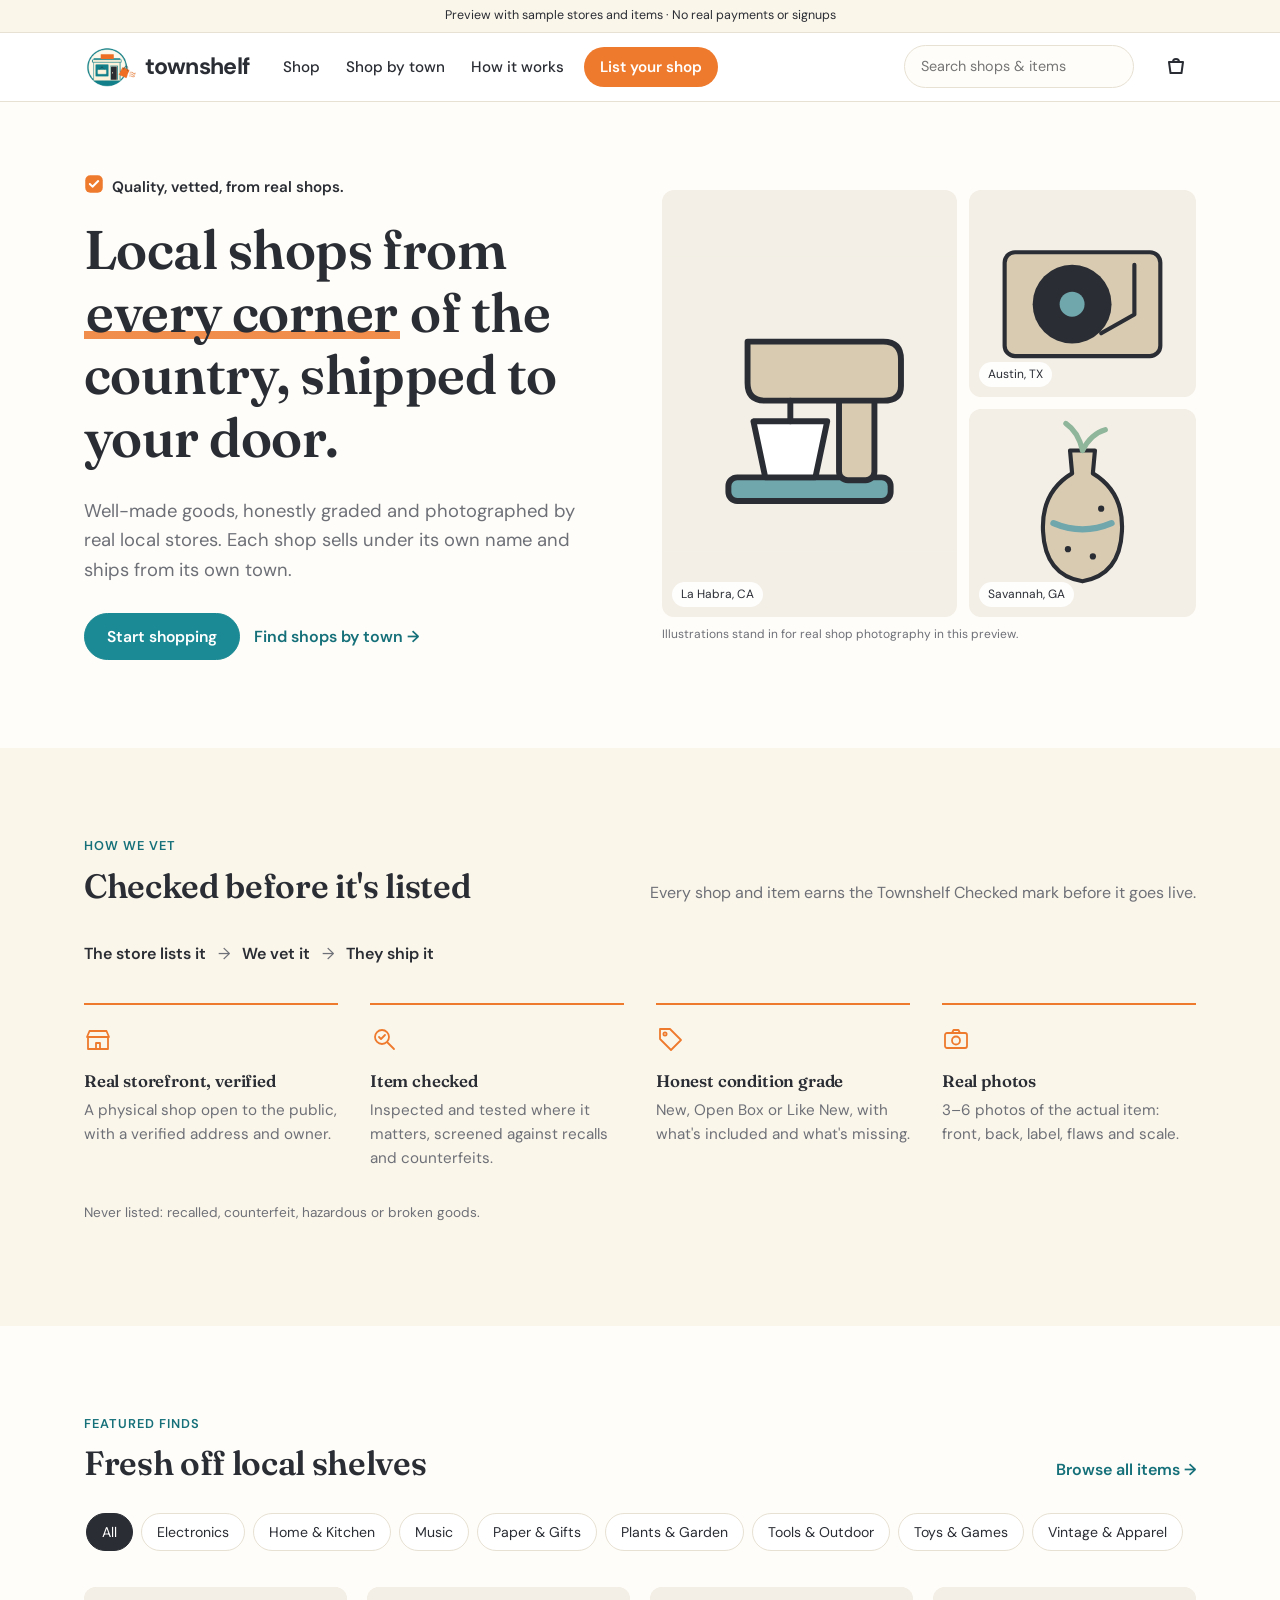
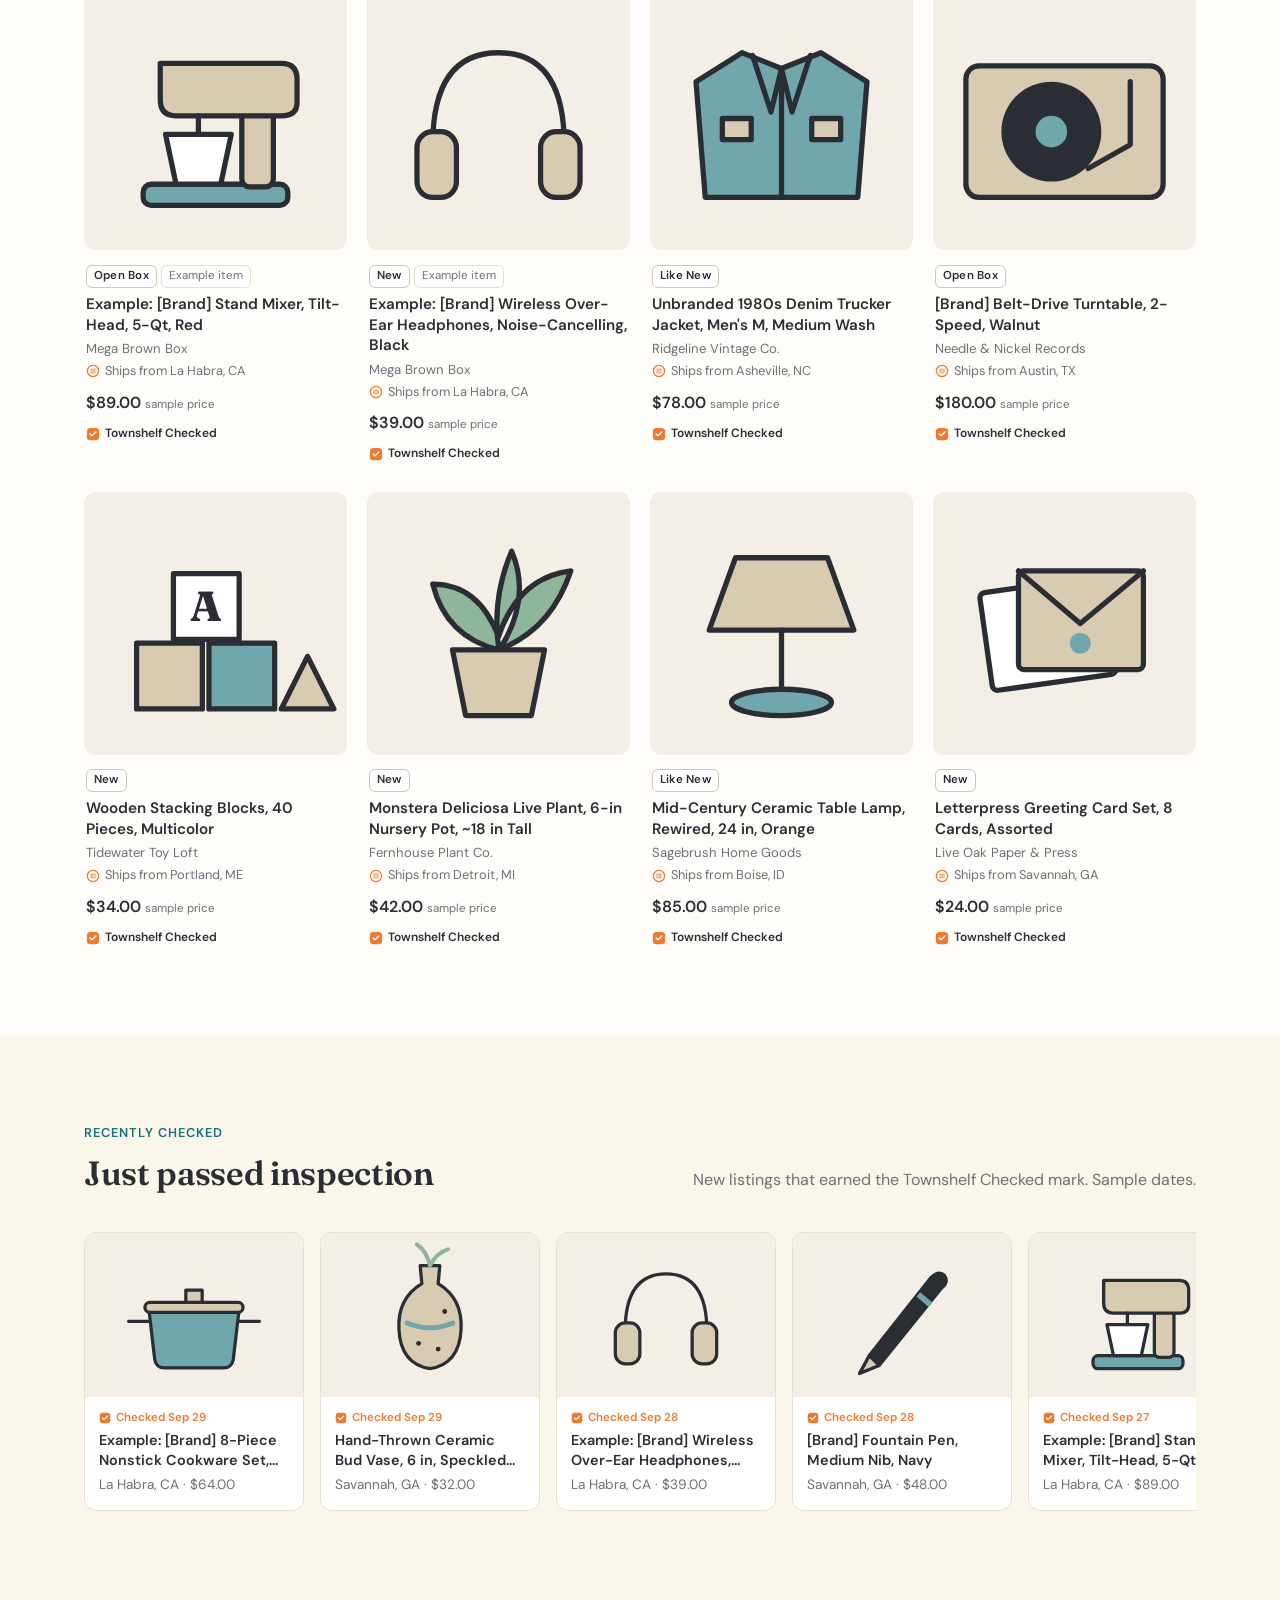
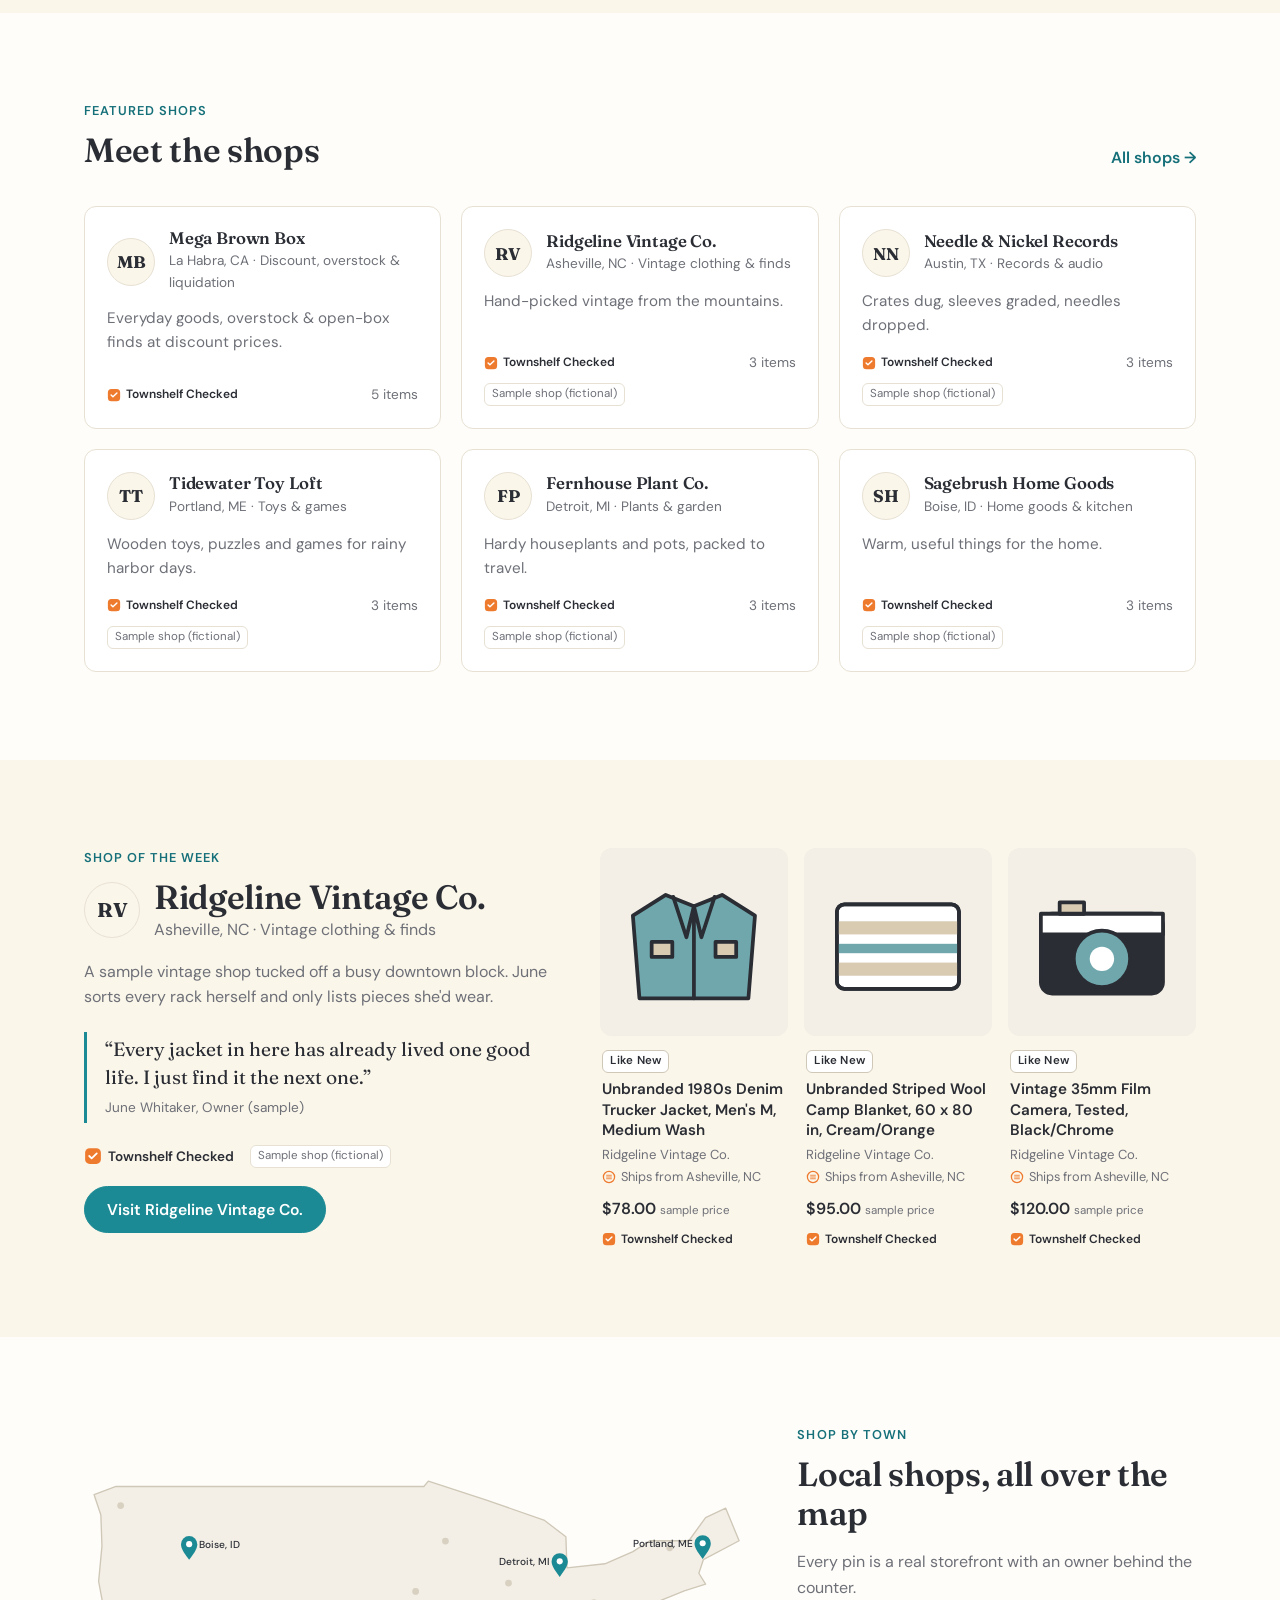
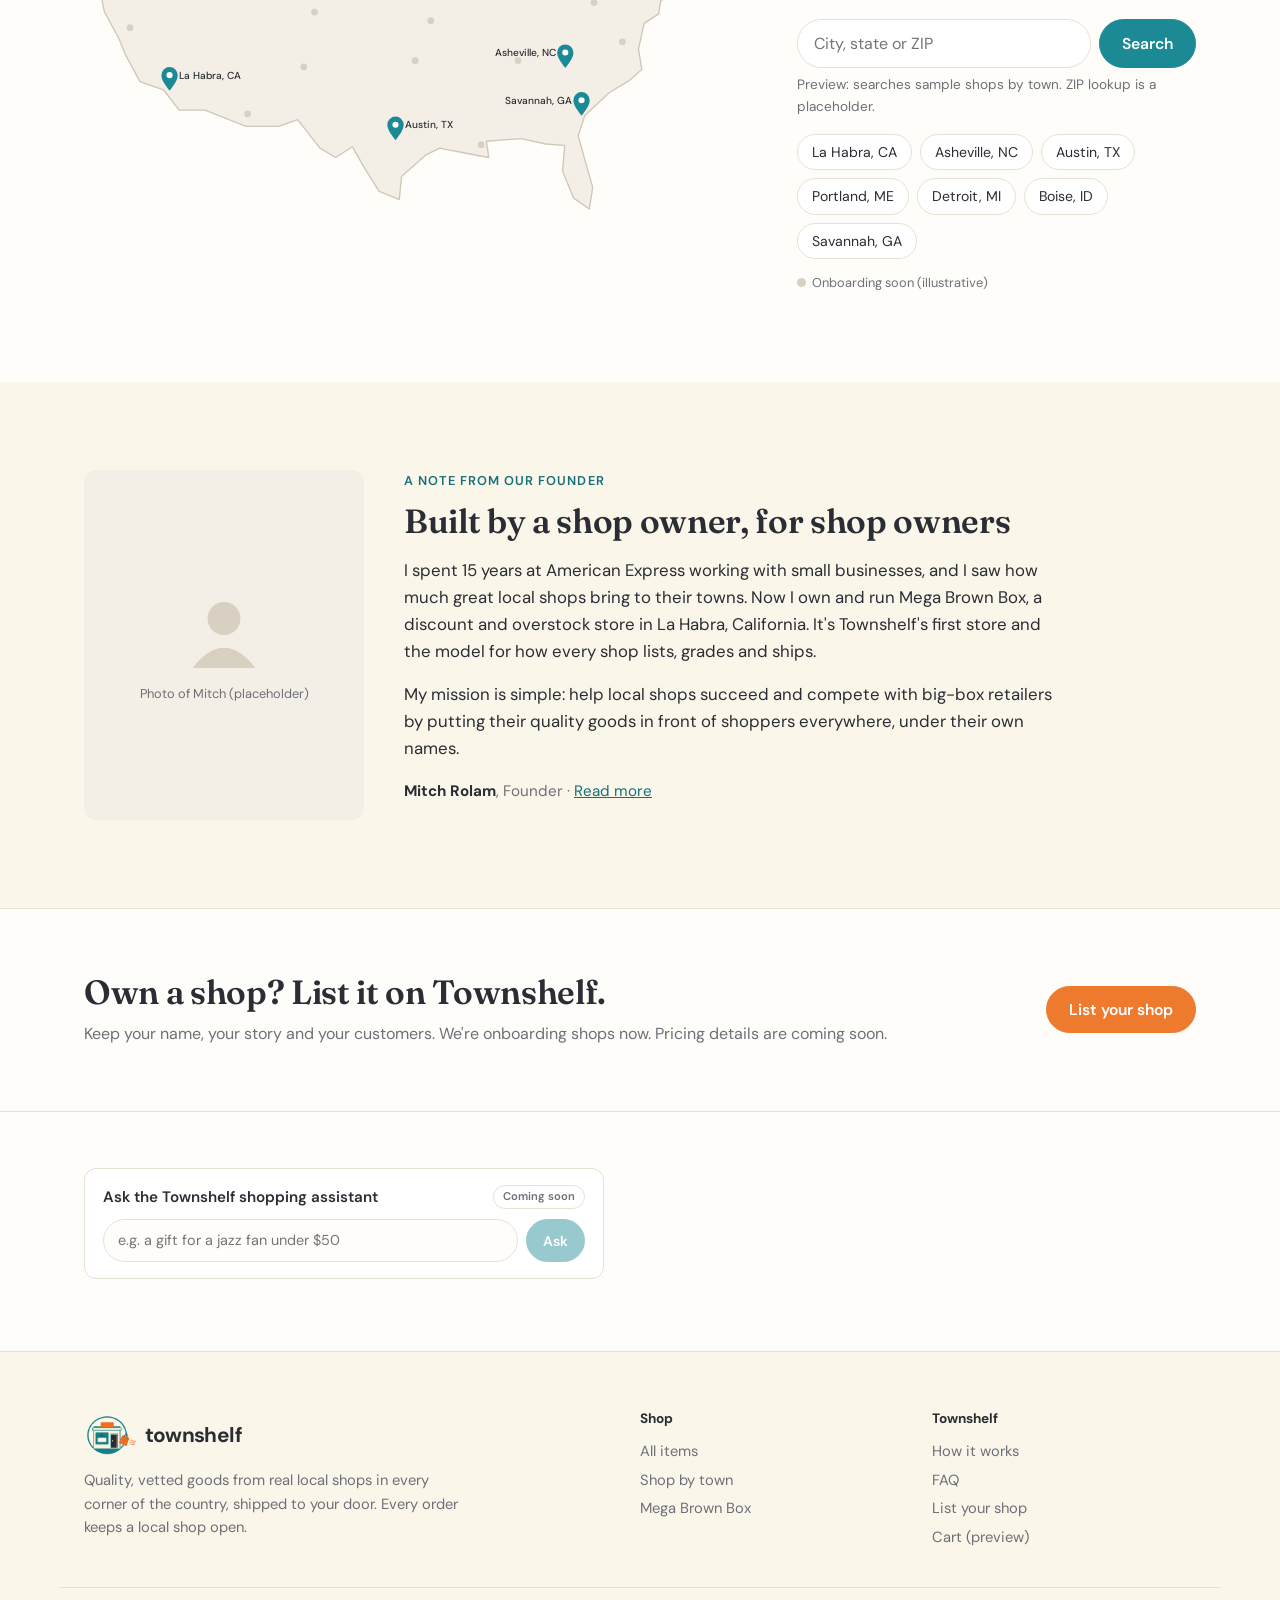
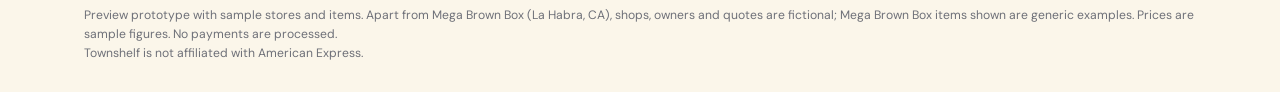
==== commit 89b963fb: "Fix header logo: full uncropped mark with transparent background; regenerate favicons; header check " ====
--- a/index.html
+++ b/index.html
@@ -1,7 +1,7 @@
 <!doctype html><html lang="en"><head><title>Townshelf · Quality, vetted goods from real local shops (preview)</title>
 <meta name="description" content="Townshelf preview: shop real, vetted local stores across the US, shipped to your door.">
 <meta charset="utf-8"><meta name="viewport" content="width=device-width,initial-scale=1">
-<link rel="icon" href="favicon.png" type="image/png"><link rel="apple-touch-icon" href="assets/apple-touch-icon.png">
+<link rel="icon" href="favicon.png?v=2" type="image/png"><link rel="apple-touch-icon" href="assets/apple-touch-icon.png?v=2">
 <link rel="stylesheet" href="css/style.css">
 <script src="data/data.js"></script><script src="js/art.js"></script><script src="js/app.js"></script>
 </head><body>
--- a/css/style.css
+++ b/css/style.css
@@ -44,8 +44,8 @@
 .preview-banner{background:var(--cream);color:var(--ink);text-align:center;font-size:.78rem;padding:6px 12px;border-bottom:1px solid var(--line)}
 .topbar{background:#fff;border-bottom:1px solid var(--line);position:sticky;top:0;z-index:40}
 .topbar-in{display:flex;align-items:center;gap:22px;height:68px}
-.brand{display:flex;align-items:center;gap:6px;text-decoration:none;color:var(--ink);font:700 1.45rem/1 "DM Sans",sans-serif;letter-spacing:-.03em}
-.brand img{height:38px;width:auto;mix-blend-mode:multiply}
+.brand{display:flex;flex:none;align-items:center;gap:6px;text-decoration:none;color:var(--ink);font:700 1.45rem/1 "DM Sans",sans-serif;letter-spacing:-.03em}
+.brand img{display:block;height:44px;width:auto;max-width:none;flex:none;object-fit:contain;overflow:visible}
 .mainnav{display:flex;gap:2px}
 .mainnav a{color:var(--ink);text-decoration:none;font-weight:500;padding:8px 12px;border-radius:8px;font-size:.95rem}
 .mainnav a:hover,.mainnav a.active{color:var(--teal-d)}
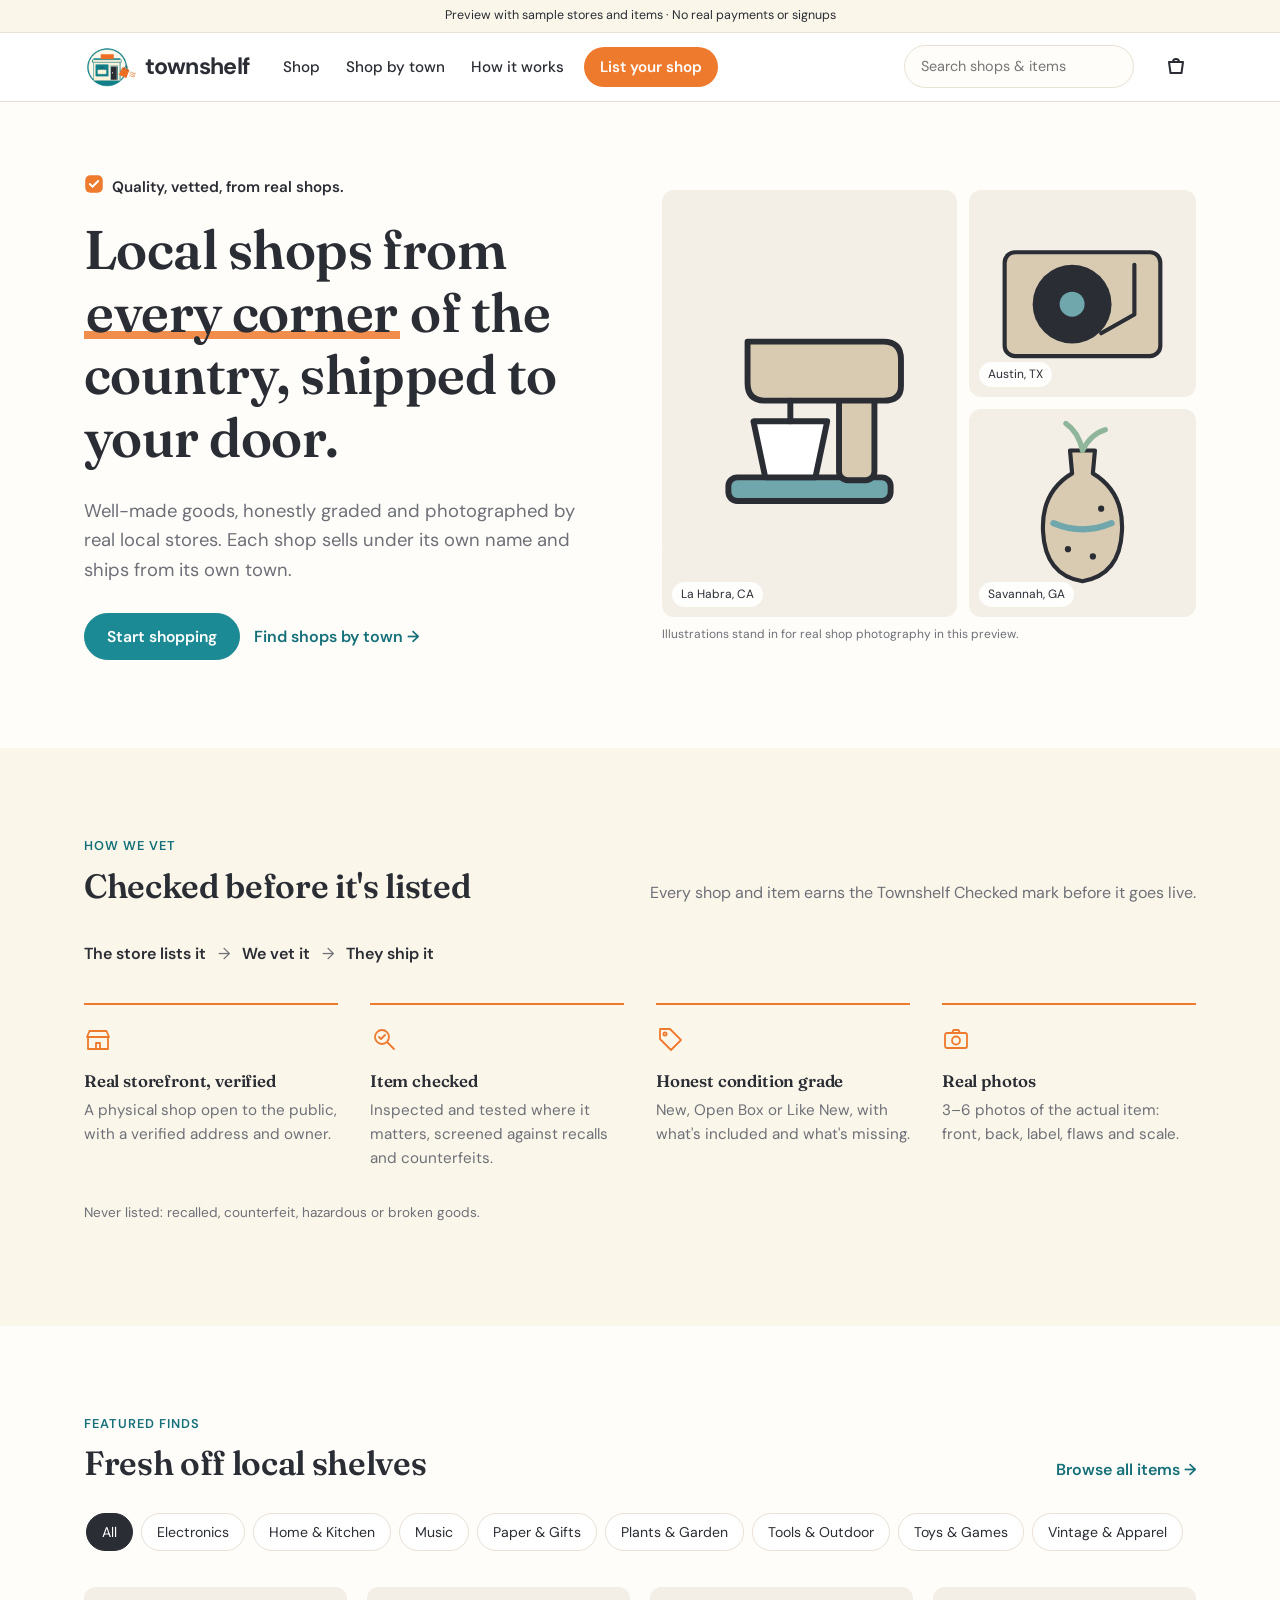
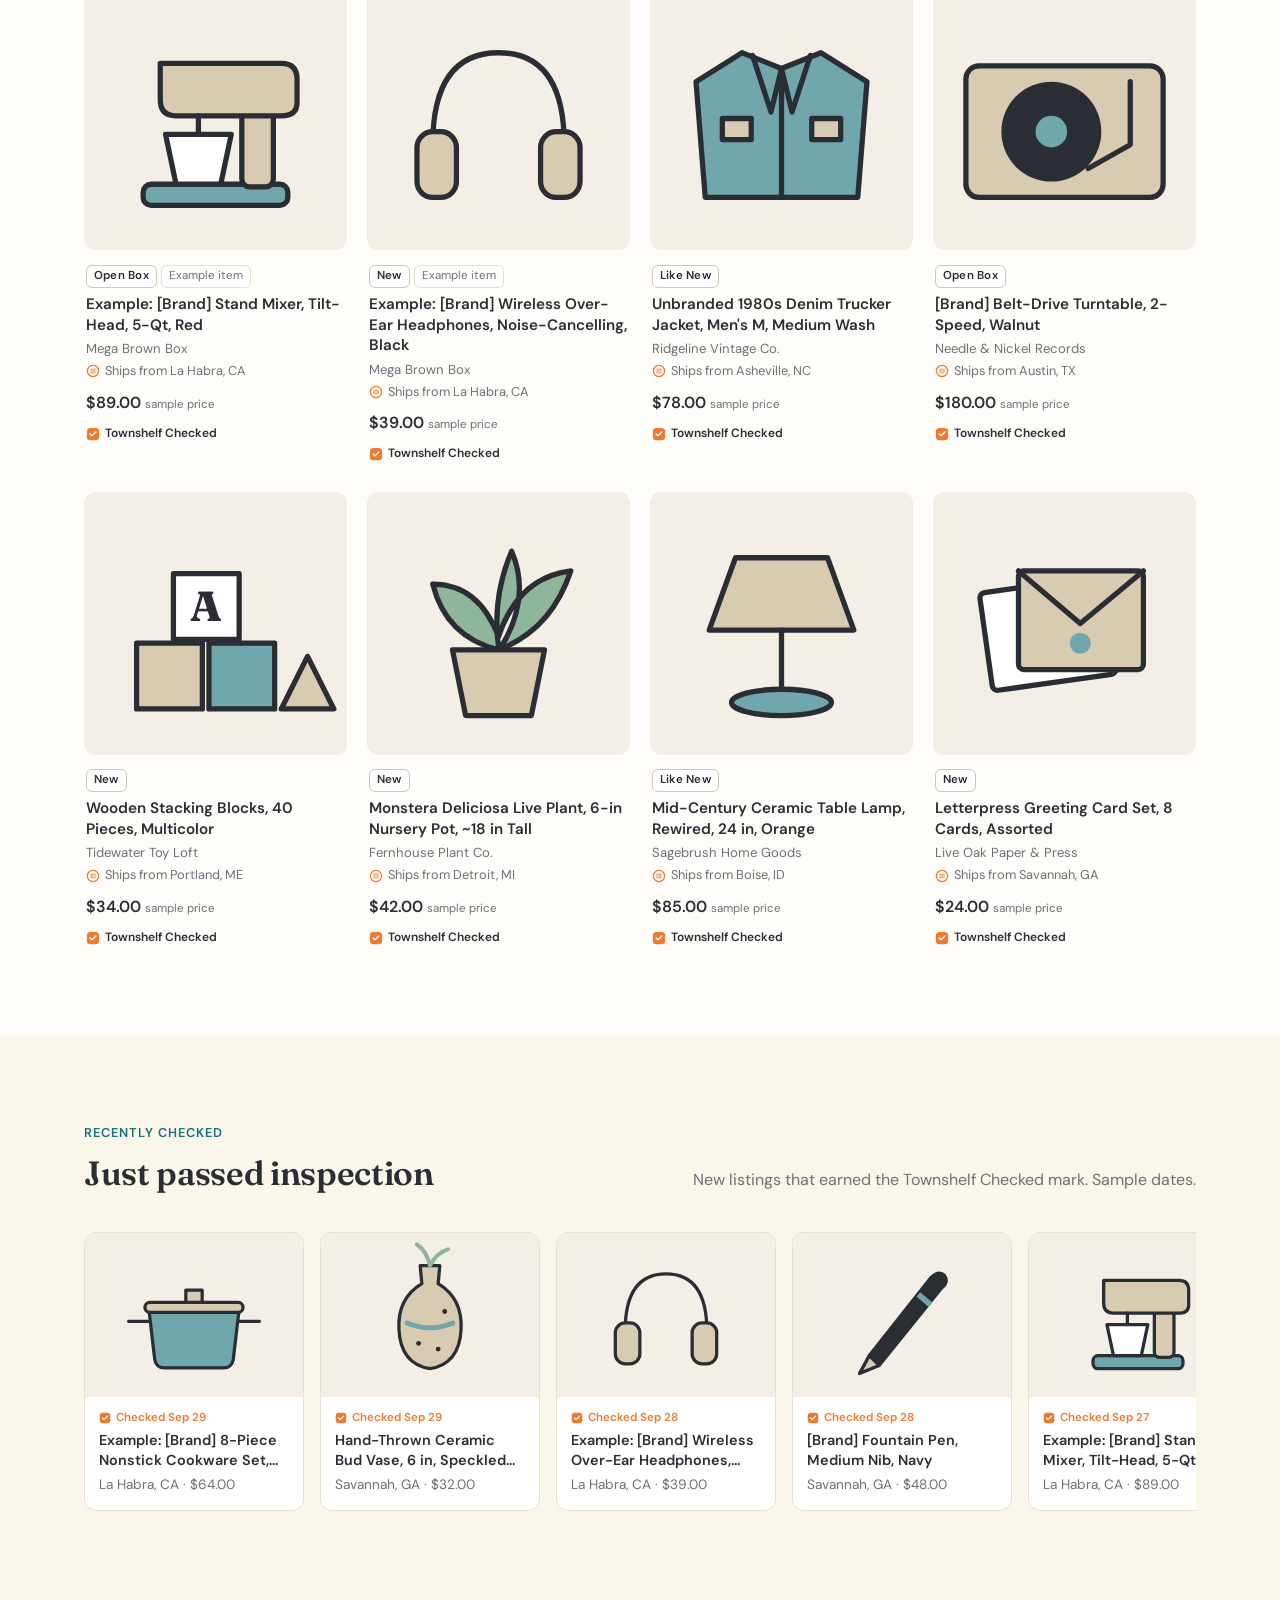
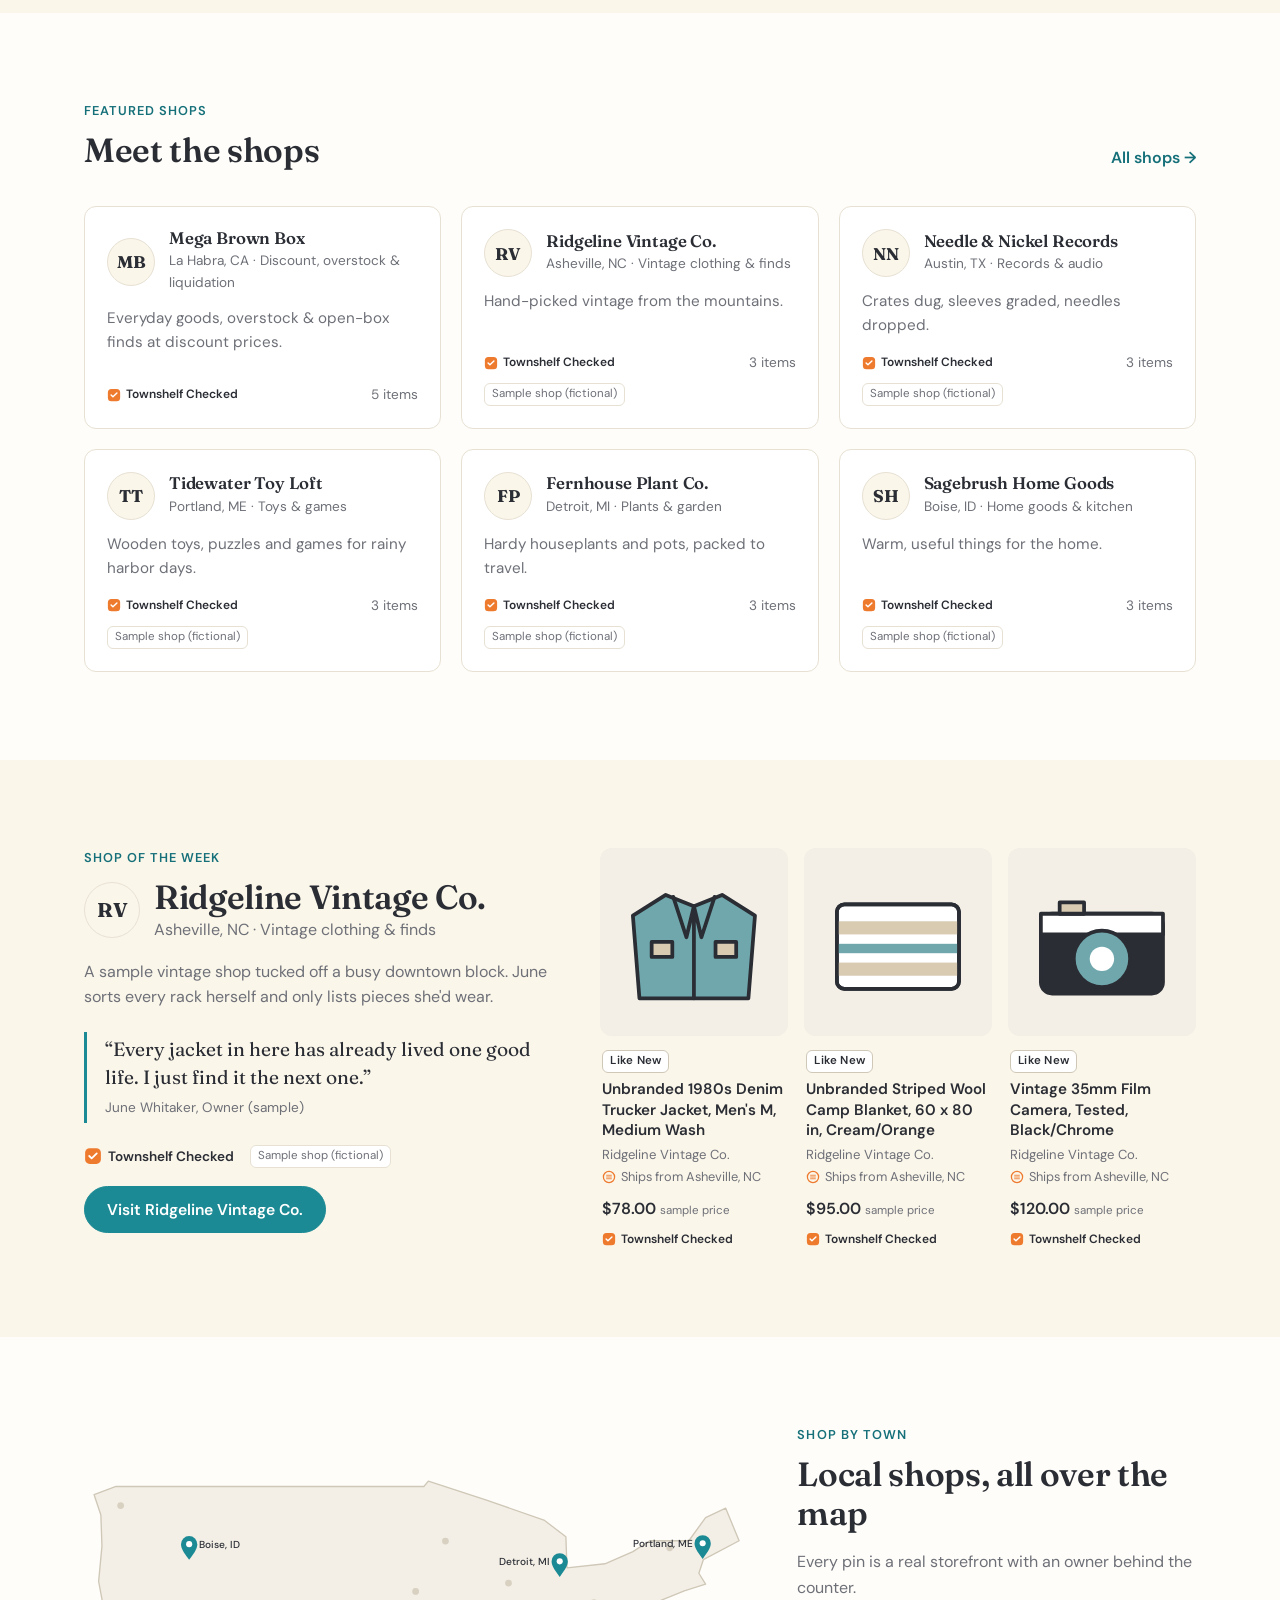
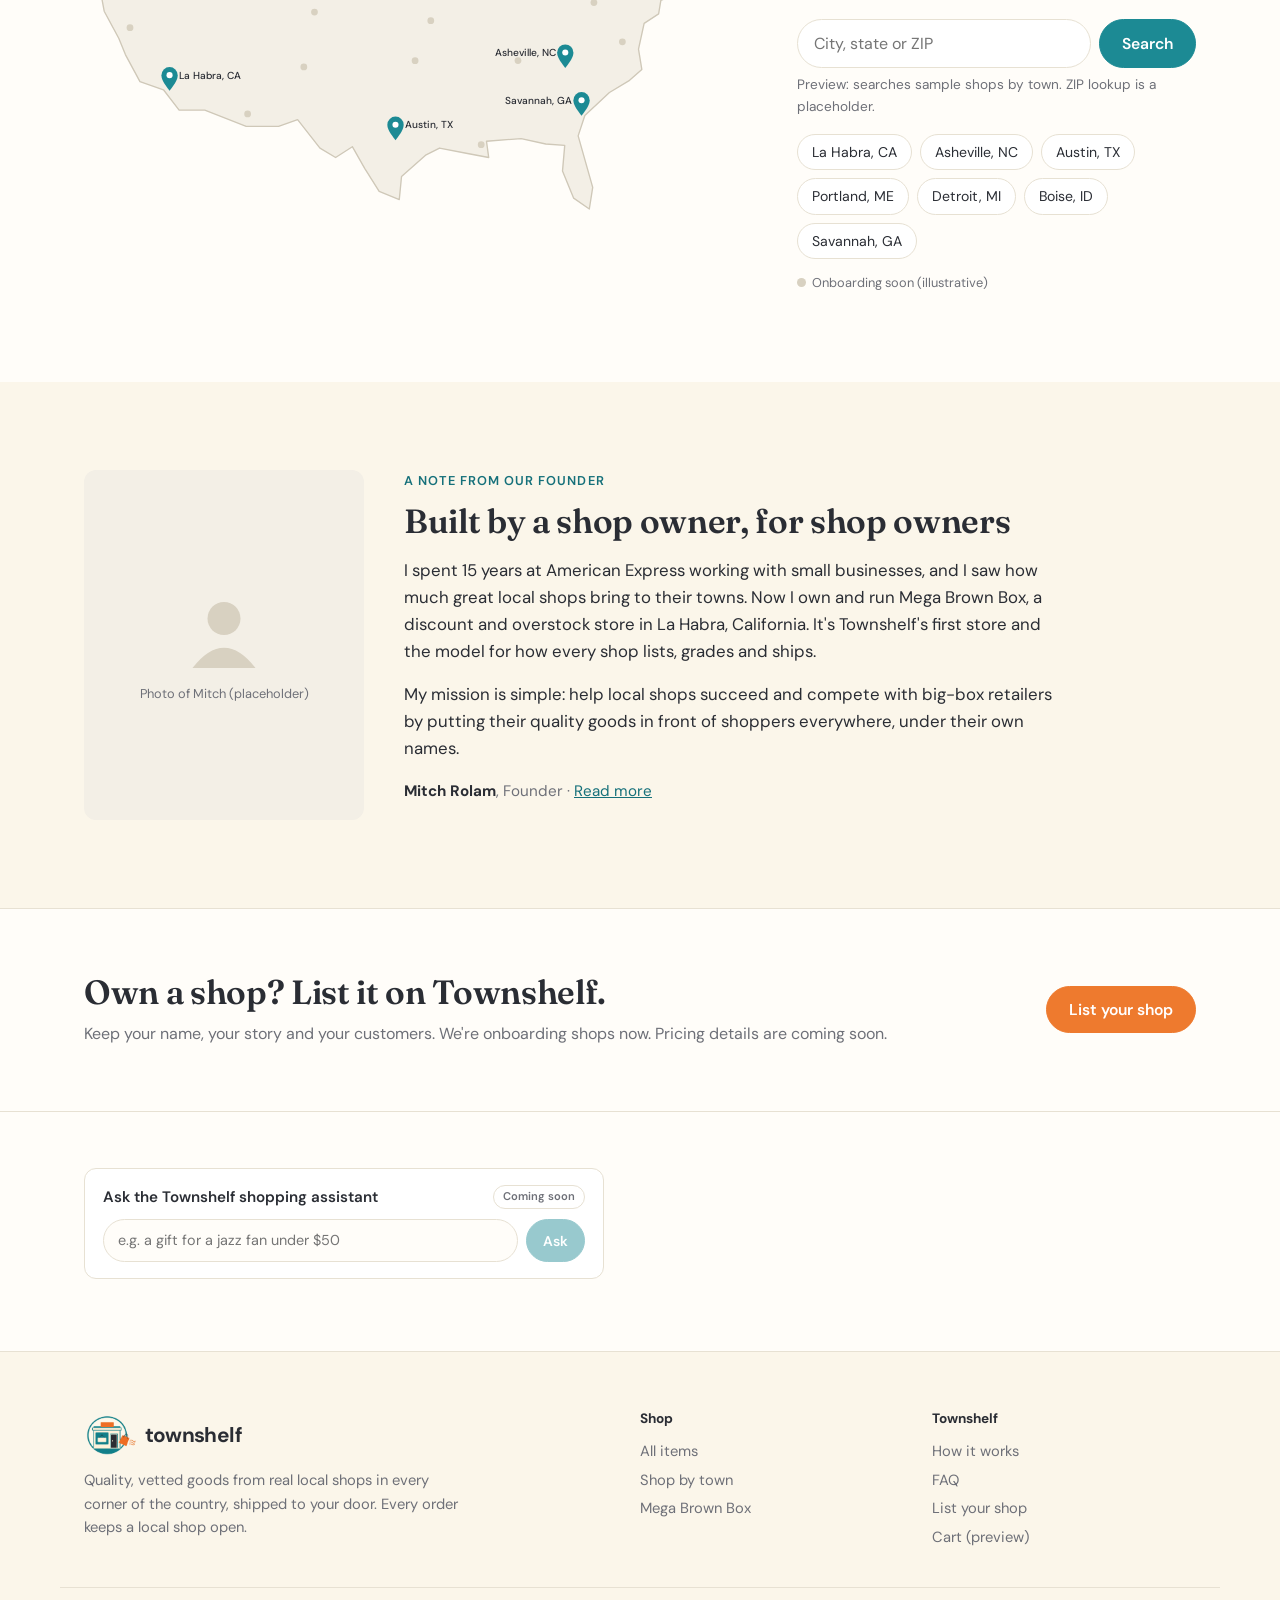
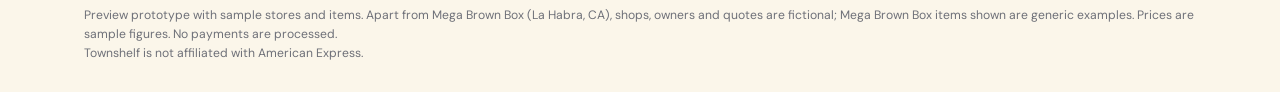
==== commit 6e407246: "Make Townshelf an installable PWA: manifest, icons, offline service worker, update bar, one-time ins" ====
--- a/index.html
+++ b/index.html
@@ -1,9 +1,11 @@
 <!doctype html><html lang="en"><head><title>Townshelf · Quality, vetted goods from real local shops (preview)</title>
 <meta name="description" content="Townshelf preview: shop real, vetted local stores across the US, shipped to your door.">
 <meta charset="utf-8"><meta name="viewport" content="width=device-width,initial-scale=1">
-<link rel="icon" href="favicon.png?v=2" type="image/png"><link rel="apple-touch-icon" href="assets/apple-touch-icon.png?v=2">
+<link rel="icon" href="favicon.png?v=3" type="image/png"><link rel="apple-touch-icon" href="assets/apple-touch-icon.png?v=3">
+<link rel="manifest" href="manifest.webmanifest"><meta name="theme-color" content="#1C8A94">
+<meta name="mobile-web-app-capable" content="yes"><meta name="apple-mobile-web-app-capable" content="yes"><meta name="apple-mobile-web-app-title" content="Townshelf"><meta name="apple-mobile-web-app-status-bar-style" content="default">
 <link rel="stylesheet" href="css/style.css">
-<script src="data/data.js"></script><script src="js/art.js"></script><script src="js/app.js"></script>
+<script src="data/data.js"></script><script src="js/art.js"></script><script src="js/app.js"></script><script src="js/pwa.js" defer></script>
 </head><body>
 <div id="site-header"></div>
 <main>
--- a/css/style.css
+++ b/css/style.css
@@ -391,3 +391,19 @@
   .usmap .pin .pulse{display:none}
 }
 .browse>*{min-width:0}
+
+/* PWA: install prompt + update bar */
+.btn-sm{padding:7px 14px;font-size:.88rem}
+.pwa-prompt{position:fixed;left:50%;bottom:16px;transform:translateX(-50%);z-index:60;width:min(420px,calc(100% - 24px));display:flex;gap:12px;align-items:flex-start;background:#fff;border:1px solid var(--line);border-radius:16px;box-shadow:0 10px 30px rgba(42,45,52,.14);padding:14px 40px 14px 14px}
+.pwa-prompt img{border-radius:10px;flex:none;border:1px solid var(--line)}
+.pwa-prompt strong{display:block;font-size:.98rem;line-height:1.3}
+.pwa-prompt p{margin:4px 0 0;font-size:.88rem;color:var(--muted)}
+.pwa-prompt p b{color:var(--ink)}
+.pwa-prompt .pwa-install{margin-top:10px}
+.pwa-share{vertical-align:-3px;color:var(--teal-d)}
+.pwa-x{position:absolute;top:6px;right:6px;width:32px;height:32px;border:0;background:none;font-size:1.4rem;line-height:1;color:var(--muted);cursor:pointer;border-radius:8px}
+.pwa-x:hover{background:var(--cream);color:var(--ink)}
+.pwa-anim{opacity:0;transform:translate(-50%,14px);transition:opacity .35s ease,transform .35s ease}
+.pwa-anim.in{opacity:1;transform:translate(-50%,0)}
+.ts-update{position:fixed;left:50%;top:12px;transform:translateX(-50%);z-index:70;display:flex;align-items:center;gap:10px;background:#fff;border:1px solid var(--line);border-radius:999px;box-shadow:0 6px 20px rgba(42,45,52,.12);padding:6px 6px 6px 16px;font-size:.9rem;width:max-content;max-width:calc(100% - 24px)}
+.ts-update .pwa-x{position:static}
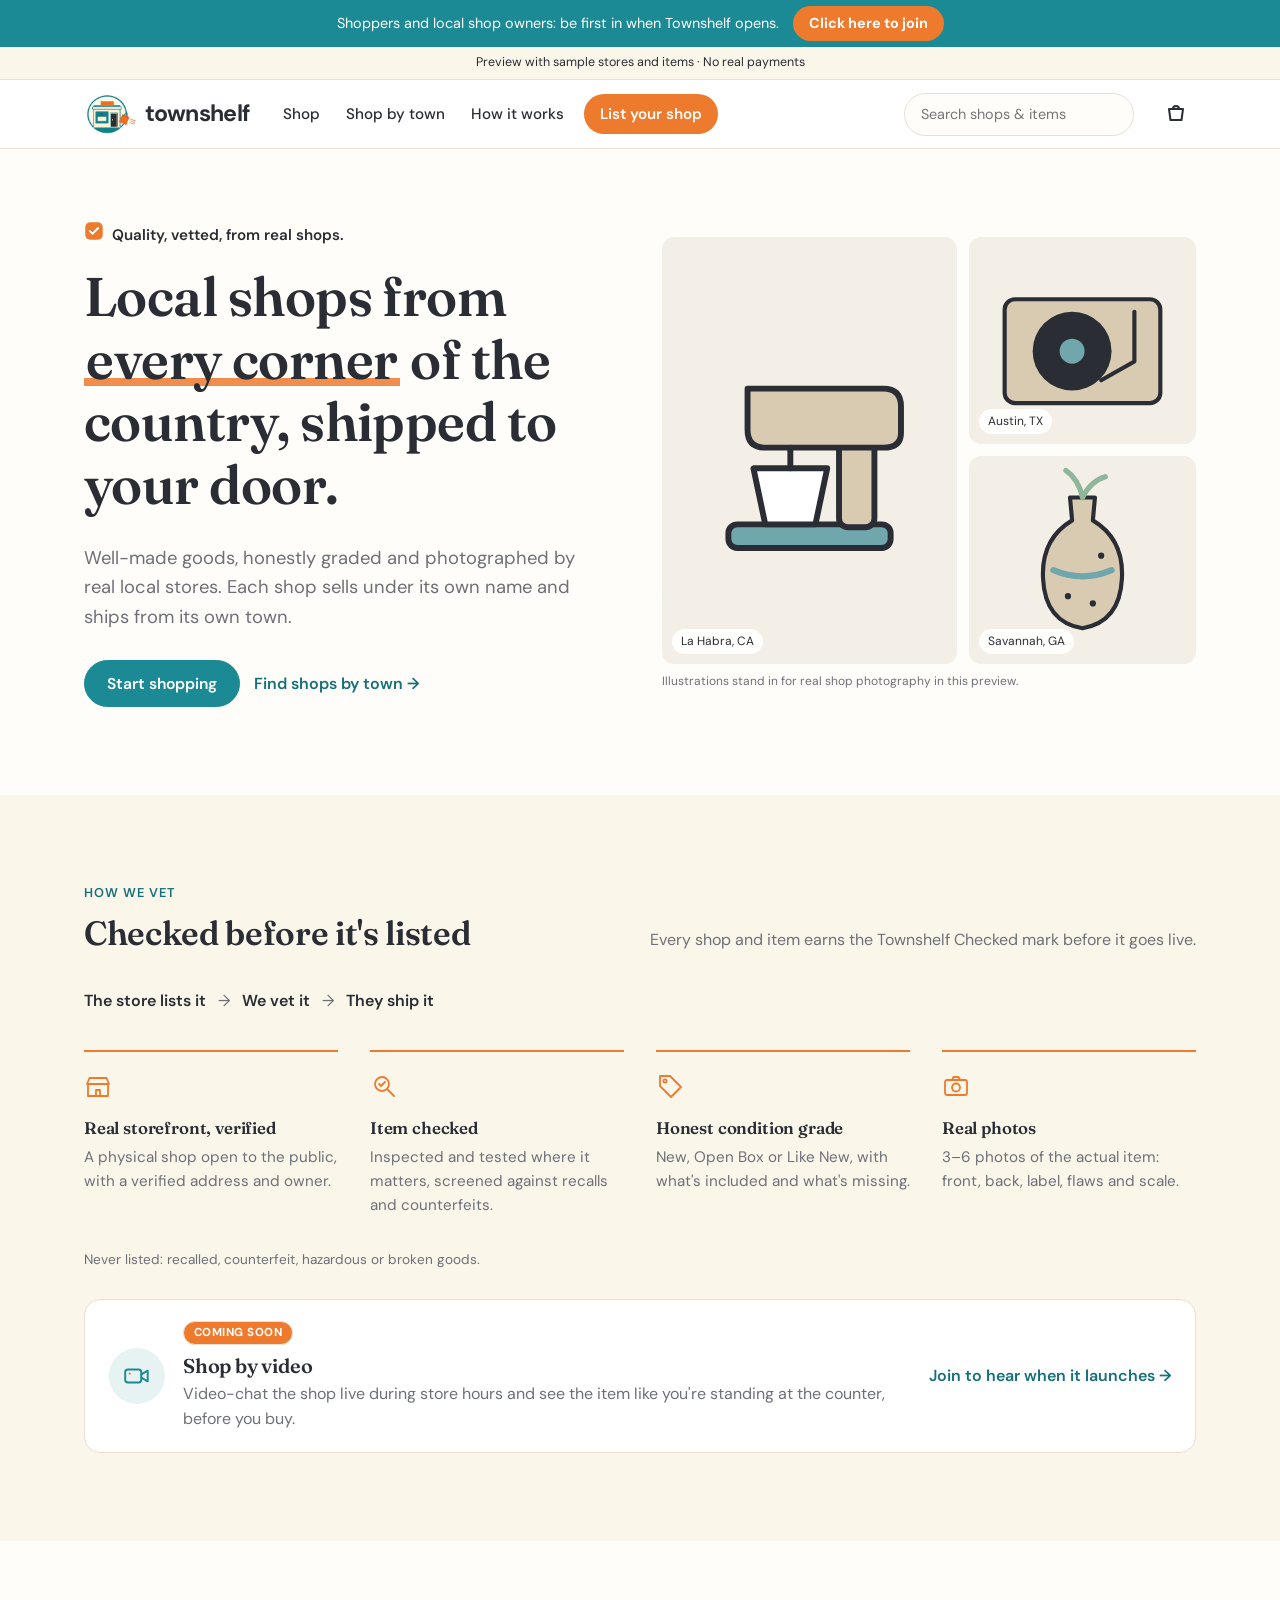
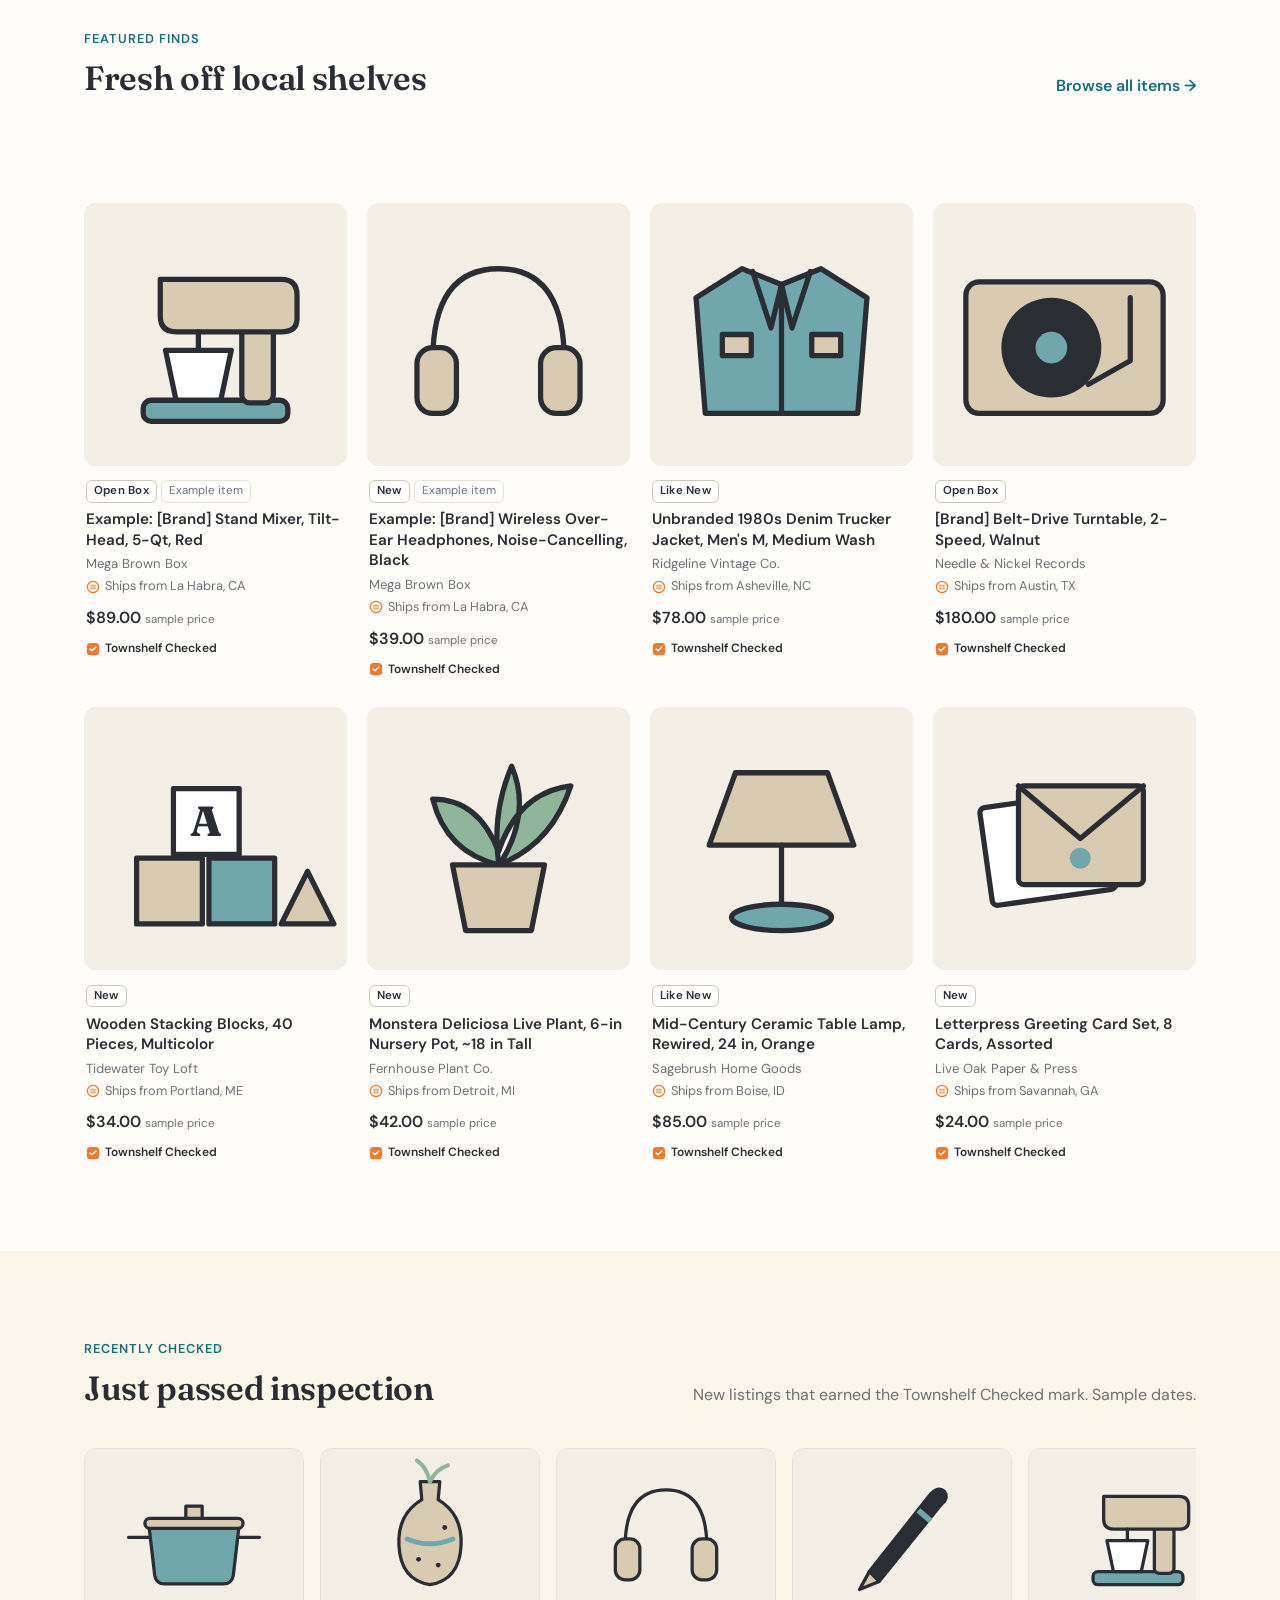
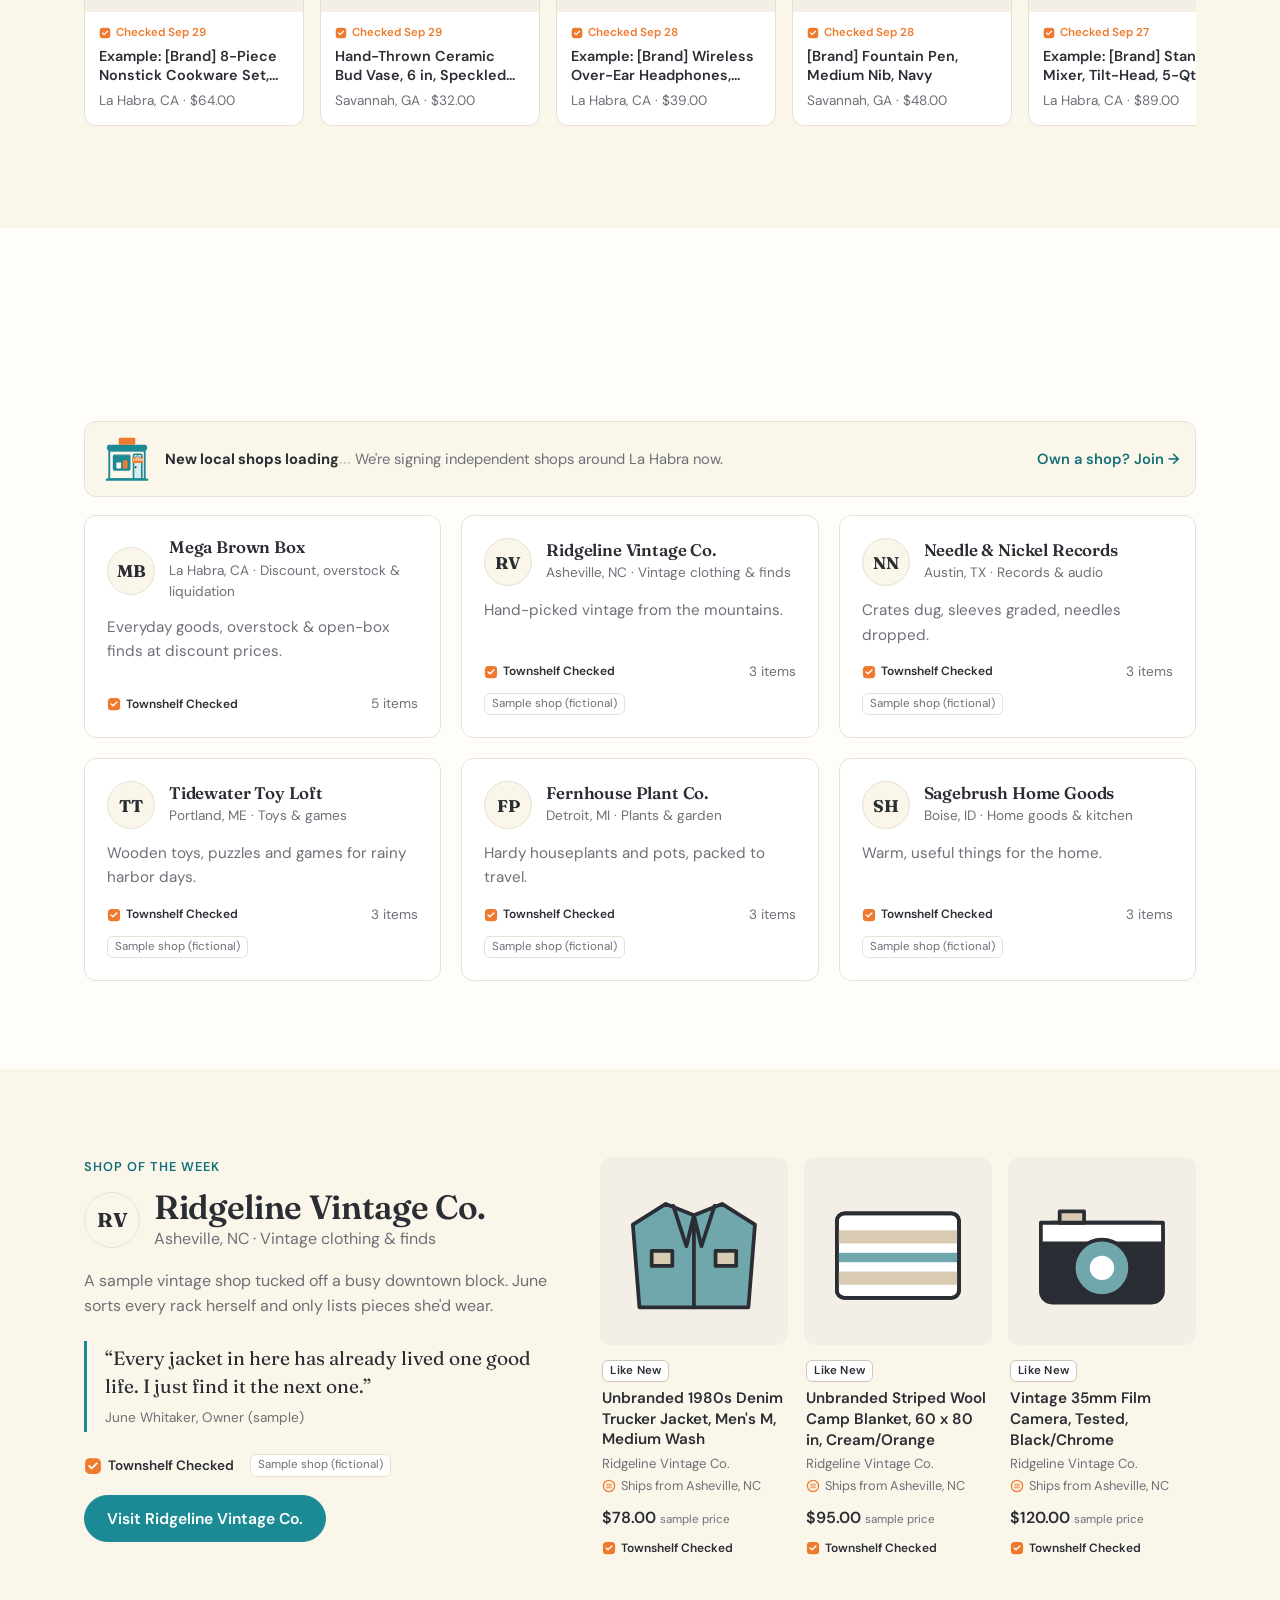
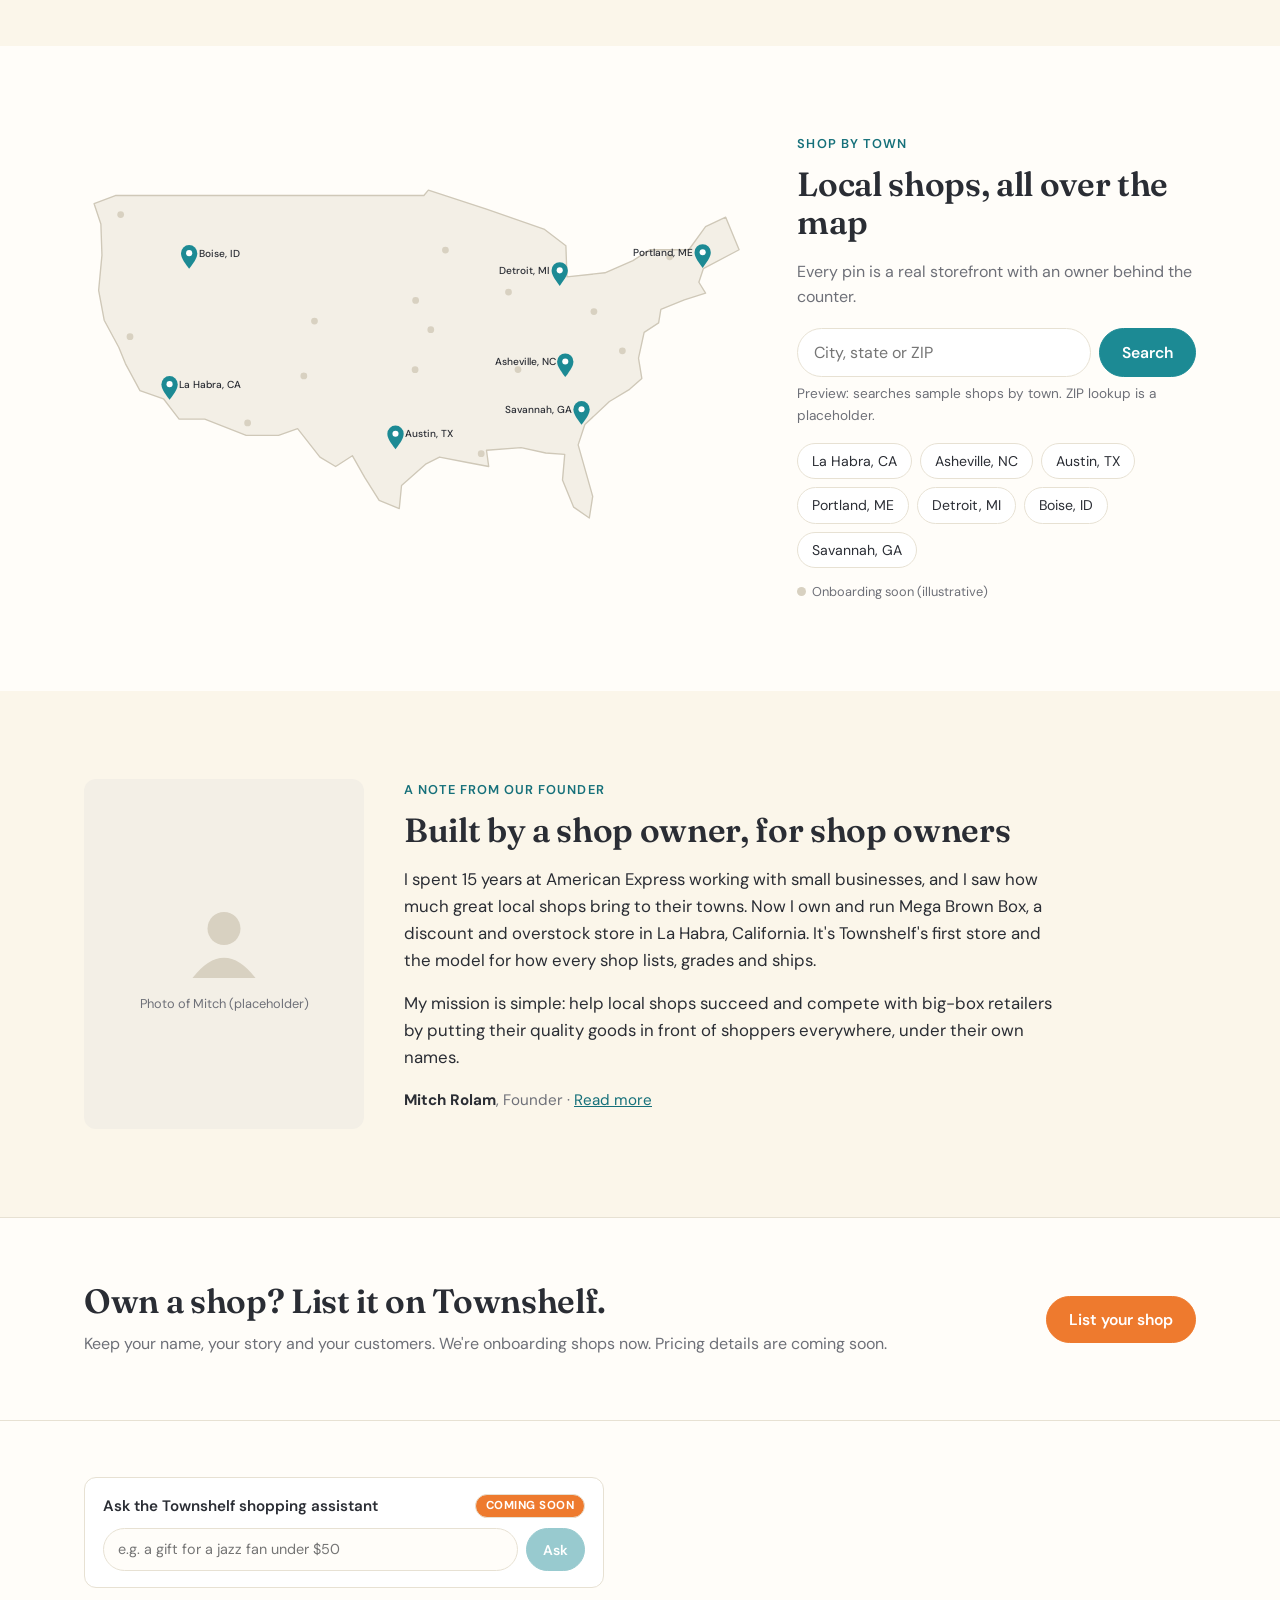
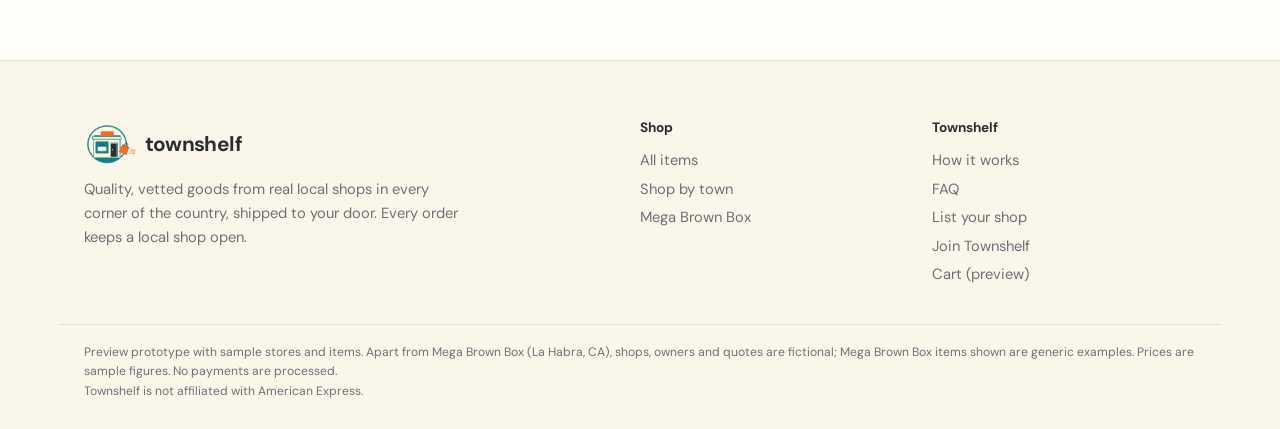
==== commit b1d05ba9: "Add 'New local shops loading…' strip with animated storefront, 'Coming soon: Shop by video' teaser, " ====
--- a/index.html
+++ b/index.html
@@ -29,6 +29,7 @@
     <div class="vet"><svg viewBox="0 0 28 28" fill="none" stroke="#EE7A2E" stroke-width="1.8" stroke-linecap="round" stroke-linejoin="round"><rect x="3" y="8" width="22" height="15" rx="2"/><circle cx="14" cy="15.5" r="4"/><path d="M10 8l1.5-3h5L18 8"/></svg><h3>Real photos</h3><p>3–6 photos of the actual item: front, back, label, flaws and scale.</p></div>
   </div>
   <p class="fine">Never listed: recalled, counterfeit, hazardous or broken goods.</p>
+  <div id="videoTeaser"></div>
 </div></section>
 
 <section><div class="wrap">
@@ -44,6 +45,7 @@
 
 <section><div class="wrap">
   <div class="sec-head"><div><div class="eyebrow">Featured shops</div><h2>Meet the shops</h2></div><a class="link-arrow" href="browse.html#towns">All shops →</a></div>
+  <div data-loading-strip></div>
   <div class="store-grid" id="featuredStores"></div>
 </div></section>
 
--- a/css/style.css
+++ b/css/style.css
@@ -179,7 +179,7 @@
 .page-head p{color:var(--muted);max-width:620px;margin:0;font-size:1.08rem}
 
 /* browse */
-.browse{display:grid;gap:32px;padding:40px 0 88px}
+.browse{display:grid;gap:32px;padding-top:40px;padding-bottom:88px}
 @media (min-width:900px){.browse{grid-template-columns:230px 1fr}}
 .filters{align-self:start}
 @media (min-width:900px){.filters{position:sticky;top:96px}}
@@ -407,3 +407,84 @@
 .pwa-anim.in{opacity:1;transform:translate(-50%,0)}
 .ts-update{position:fixed;left:50%;top:12px;transform:translateX(-50%);z-index:70;display:flex;align-items:center;gap:10px;background:#fff;border:1px solid var(--line);border-radius:999px;box-shadow:0 6px 20px rgba(42,45,52,.12);padding:6px 6px 6px 16px;font-size:.9rem;width:max-content;max-width:calc(100% - 24px)}
 .ts-update .pwa-x{position:static}
+
+/* join CTA bar + join form */
+.joinbar{background:var(--teal);color:#fff;font-size:.9rem}
+.joinbar-in{display:flex;align-items:center;justify-content:center;gap:14px;min-height:44px;padding-top:6px;padding-bottom:6px}
+.joinbar-btn{background:var(--orange);color:#fff;font-weight:700;text-decoration:none;padding:6px 16px;border-radius:999px;white-space:nowrap;transition:background .15s,transform .15s}
+.joinbar-btn:hover{background:#d9661b}
+.joinbar-btn:focus-visible{outline:2px solid #fff;outline-offset:2px}
+@media (max-width:640px){.joinbar-txt{font-size:.8rem;line-height:1.3}.joinbar-in{gap:10px;justify-content:space-between}.joinbar-btn{padding:7px 14px;font-size:.88rem}}
+.join-lock,.join-lock body{overflow:hidden}
+.join-modal{position:fixed;inset:0;z-index:80;display:none;align-items:center;justify-content:center;padding:16px}
+.join-modal.open{display:flex}
+.join-scrim{position:absolute;inset:0;background:rgba(42,45,52,.45)}
+.join-panel{position:relative;background:var(--paper);border-radius:18px;box-shadow:0 20px 60px rgba(42,45,52,.25);width:min(560px,100%);max-height:calc(100dvh - 32px);overflow:auto;padding:28px 28px 22px}
+.join-panel h2{margin:0 0 6px;font-size:1.7rem}
+.join-lede{color:var(--muted);margin:0 0 16px;font-size:.95rem}
+.join-x{position:absolute;top:10px;right:10px;width:36px;height:36px;border:0;background:none;font-size:1.6rem;line-height:1;color:var(--muted);cursor:pointer;border-radius:8px}
+.join-x:hover{background:var(--cream);color:var(--ink)}
+#joinForm label{display:block;font-size:.88rem;font-weight:600;margin-bottom:12px}
+#joinForm label i{font-weight:400;color:var(--muted);font-style:normal}
+#joinForm input:not([type=radio]),#joinForm textarea{display:block;width:100%;box-sizing:border-box;margin-top:5px;font:inherit;font-weight:400;font-size:.95rem;padding:10px 12px;border:1px solid var(--line);border-radius:10px;background:#fff;color:var(--ink)}
+#joinForm input:focus,#joinForm textarea:focus{outline:2px solid var(--teal);outline-offset:0;border-color:var(--teal)}
+.join-row{display:grid;grid-template-columns:1fr 1fr;gap:0 12px}
+@media (max-width:520px){.join-row{grid-template-columns:1fr}.join-panel{padding:24px 18px 18px}}
+.join-role{border:0;padding:0;margin:0 0 12px;display:flex;gap:10px;flex-wrap:wrap}
+.join-role legend{font-size:.88rem;font-weight:600;margin-bottom:6px;padding:0}
+#joinForm .join-chip{margin:0;cursor:pointer}
+.join-chip input{position:absolute;opacity:0;pointer-events:none}
+.join-chip span{display:inline-block;padding:8px 18px;border:1px solid var(--line);border-radius:999px;background:#fff;font-weight:600}
+.join-chip input:checked+span{background:var(--teal);border-color:var(--teal);color:#fff}
+.join-chip input:focus-visible+span{outline:2px solid var(--teal);outline-offset:2px}
+.join-owner{background:var(--cream);border-radius:12px;padding:12px 12px 2px;margin-bottom:12px}
+.join-hp{position:absolute;left:-9999px;width:1px;height:1px;overflow:hidden}
+.join-err{color:#B3261E;font-size:.88rem;margin:0 0 10px}
+.join-submit{width:100%}
+.join-fine{font-size:.78rem;color:var(--muted);margin:10px 0 0;text-align:center}
+.join-thanks{text-align:center;padding:20px 6px 8px;outline:none}
+.join-thanks h2{margin:12px 0 6px}
+.join-thanks p{color:var(--muted);margin:0 0 18px}
+
+/* "New local shops loading…" strip (shop listings) */
+.loading-strip{display:flex;align-items:center;gap:12px;flex-wrap:wrap;background:var(--cream);border:1px solid var(--line);border-radius:12px;padding:11px 16px;margin:0 0 18px;font-size:.92rem;color:var(--ink)}
+.loading-strip-white{background:#fff}
+.ls-icon{flex:none;display:block;width:52px;height:52px}
+/* open state is the default (no JS / reduced motion); JS "arms" it closed, then plays once in view */
+.ls-blind,.ls-sign{transform-box:fill-box}
+.ls-blind{transform-origin:50% 0;transform:scaleY(0)}
+.ls-sign{transform-origin:50% 50%}
+.ls-closed{transform:scaleX(0)}
+.ls-armed .ls-blind{transform:scaleY(1)}
+.ls-armed .ls-closed{transform:scaleX(1)}
+.ls-armed .ls-open{transform:scaleX(0)}
+.ls-armed.ls-play .ls-blind{animation:lsBlind .7s cubic-bezier(.5,0,.3,1) .1s forwards}
+.ls-armed.ls-play .ls-closed{animation:lsFlipOut .2s ease-in .8s forwards}
+.ls-armed.ls-play .ls-open{animation:lsFlipIn .25s ease-out 1s forwards}
+@keyframes lsBlind{from{transform:scaleY(1)}to{transform:scaleY(.06)}}
+@keyframes lsFlipOut{from{transform:scaleX(1)}to{transform:scaleX(0)}}
+@keyframes lsFlipIn{from{transform:scaleX(0)}to{transform:scaleX(1)}}
+.ls-text{margin:0;flex:1 1 260px;line-height:1.45}
+.ls-text strong{font-weight:700}
+.ls-text>span{color:var(--muted)}
+.ls-ellipsis i{font-style:normal;animation:lsDots 1.4s infinite both}
+.ls-ellipsis i:nth-child(2){animation-delay:.2s}.ls-ellipsis i:nth-child(3){animation-delay:.4s}
+@keyframes lsDots{0%,80%,100%{opacity:.2}40%{opacity:1}}
+.ls-link{flex:none;font-weight:600;color:var(--teal-d);text-decoration:none;white-space:nowrap}
+.ls-link:hover{text-decoration:underline}
+@media (max-width:640px){.loading-strip{align-items:flex-start;padding:12px 14px;gap:4px 12px}.ls-icon{width:46px;height:46px}.ls-text{flex-basis:calc(100% - 62px)}.ls-link{margin-left:58px}}
+@media (prefers-reduced-motion:reduce){.ls-ellipsis i,.ls-armed.ls-play .ls-blind,.ls-armed.ls-play .ls-sign{animation:none}.ls-ellipsis i{opacity:1}.ls-armed .ls-blind{transform:scaleY(0)}.ls-armed .ls-closed{transform:scaleX(0)}.ls-armed .ls-open{transform:scaleX(1)}}
+
+/* "Coming soon: Shop by video" teaser */
+.soon-pill{display:inline-block;background:var(--orange);color:#fff;font-size:.72rem;font-weight:700;letter-spacing:.04em;text-transform:uppercase;padding:3px 10px;border-radius:999px;vertical-align:2px;line-height:1.4}
+.vid-teaser{display:flex;align-items:center;gap:18px;flex-wrap:wrap;background:#fff;border:1px solid var(--line);border-radius:16px;padding:20px 24px;margin-top:28px}
+.vid-teaser-ico{flex:none;width:56px;height:56px;border-radius:50%;background:var(--teal-l);display:flex;align-items:center;justify-content:center}
+.vid-teaser-body{flex:1 1 320px}
+.vid-teaser-body h3{margin:8px 0 4px;font-size:1.25rem}
+.vid-teaser-body p{margin:0;color:var(--muted)}
+.vid-teaser-link{flex:none;font-weight:600}
+@media (max-width:640px){.vid-teaser{padding:18px;gap:14px;align-items:flex-start}.vid-teaser-ico{width:46px;height:46px}.vid-teaser-body{flex-basis:calc(100% - 60px)}.vid-teaser-link{margin-left:60px}}
+.vid-line{display:flex;gap:10px;align-items:flex-start;background:var(--cream);border:1px solid var(--line);border-radius:12px;padding:12px 14px;margin:0 0 18px;font-size:.88rem}
+.vid-line .vid-ico{flex:none;margin-top:2px}
+.vid-line p{margin:0;line-height:1.5}
+.vid-line .soon-pill{margin-right:4px}
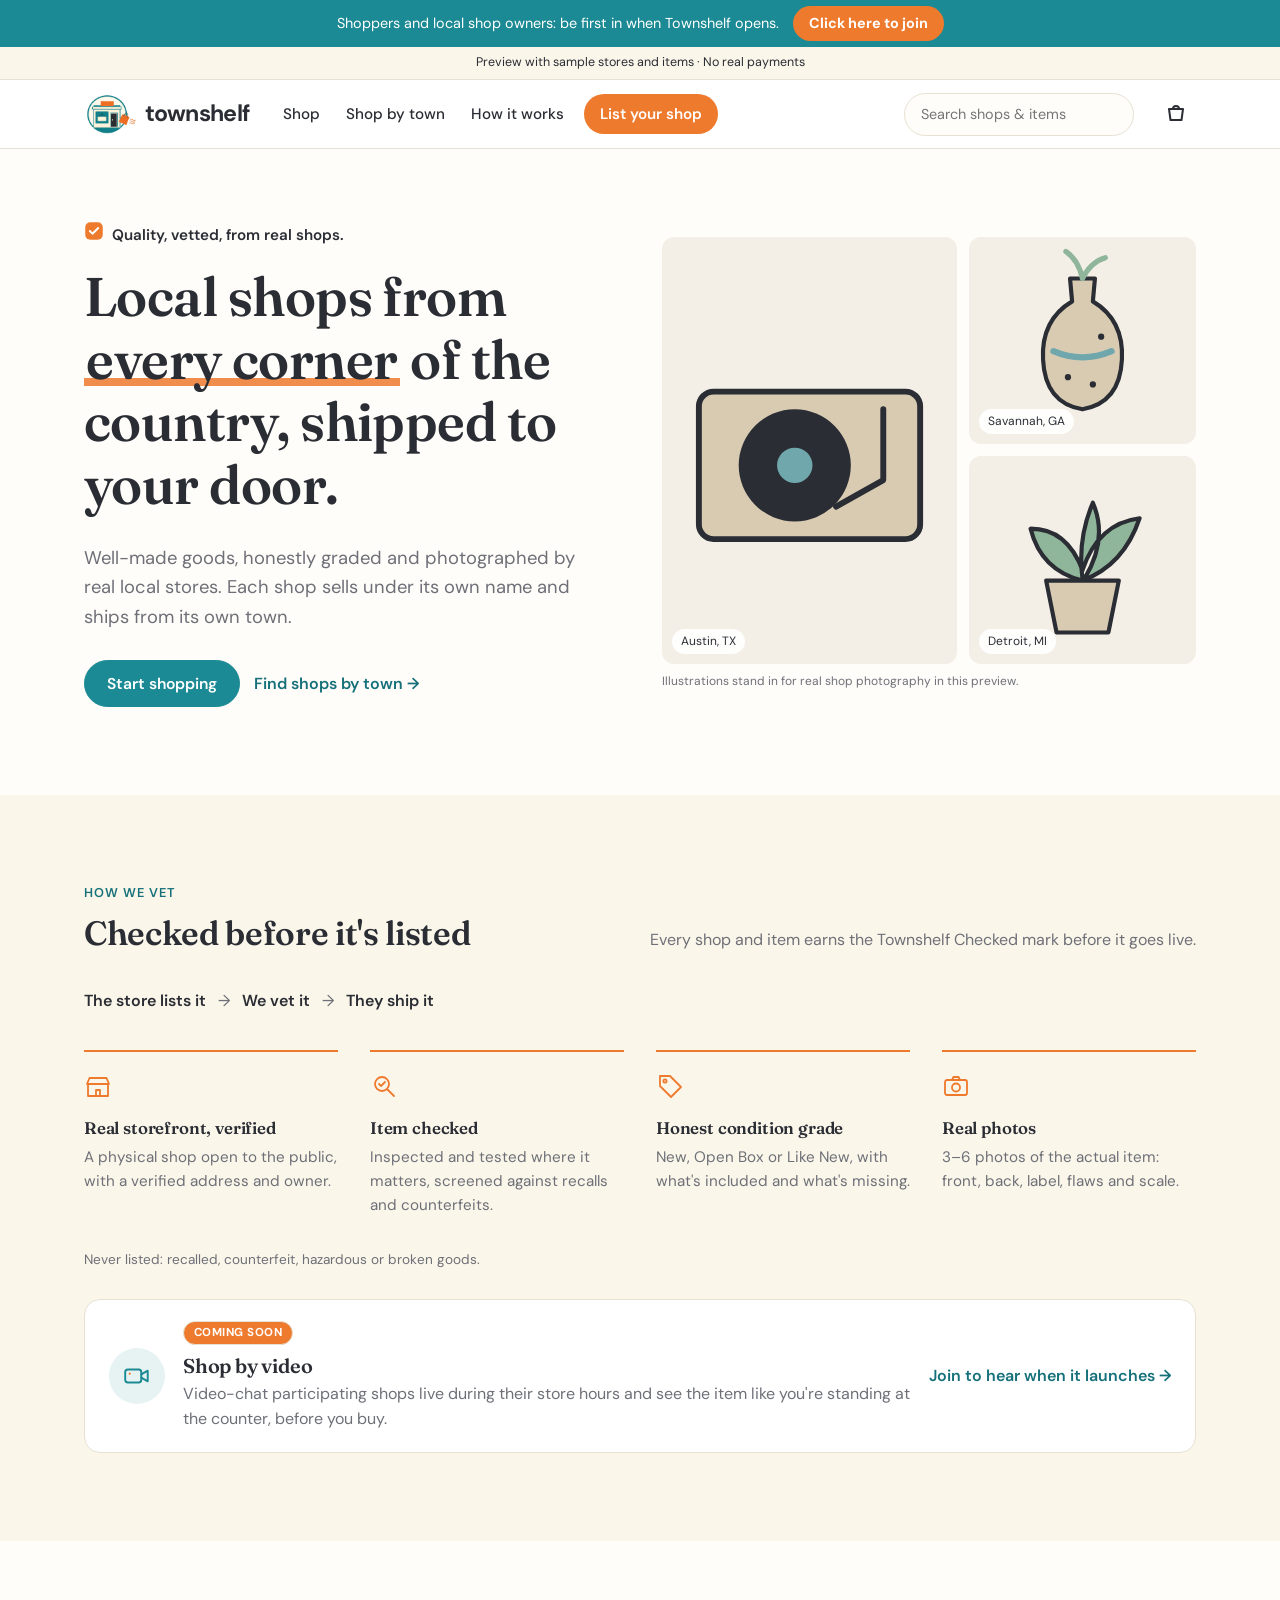
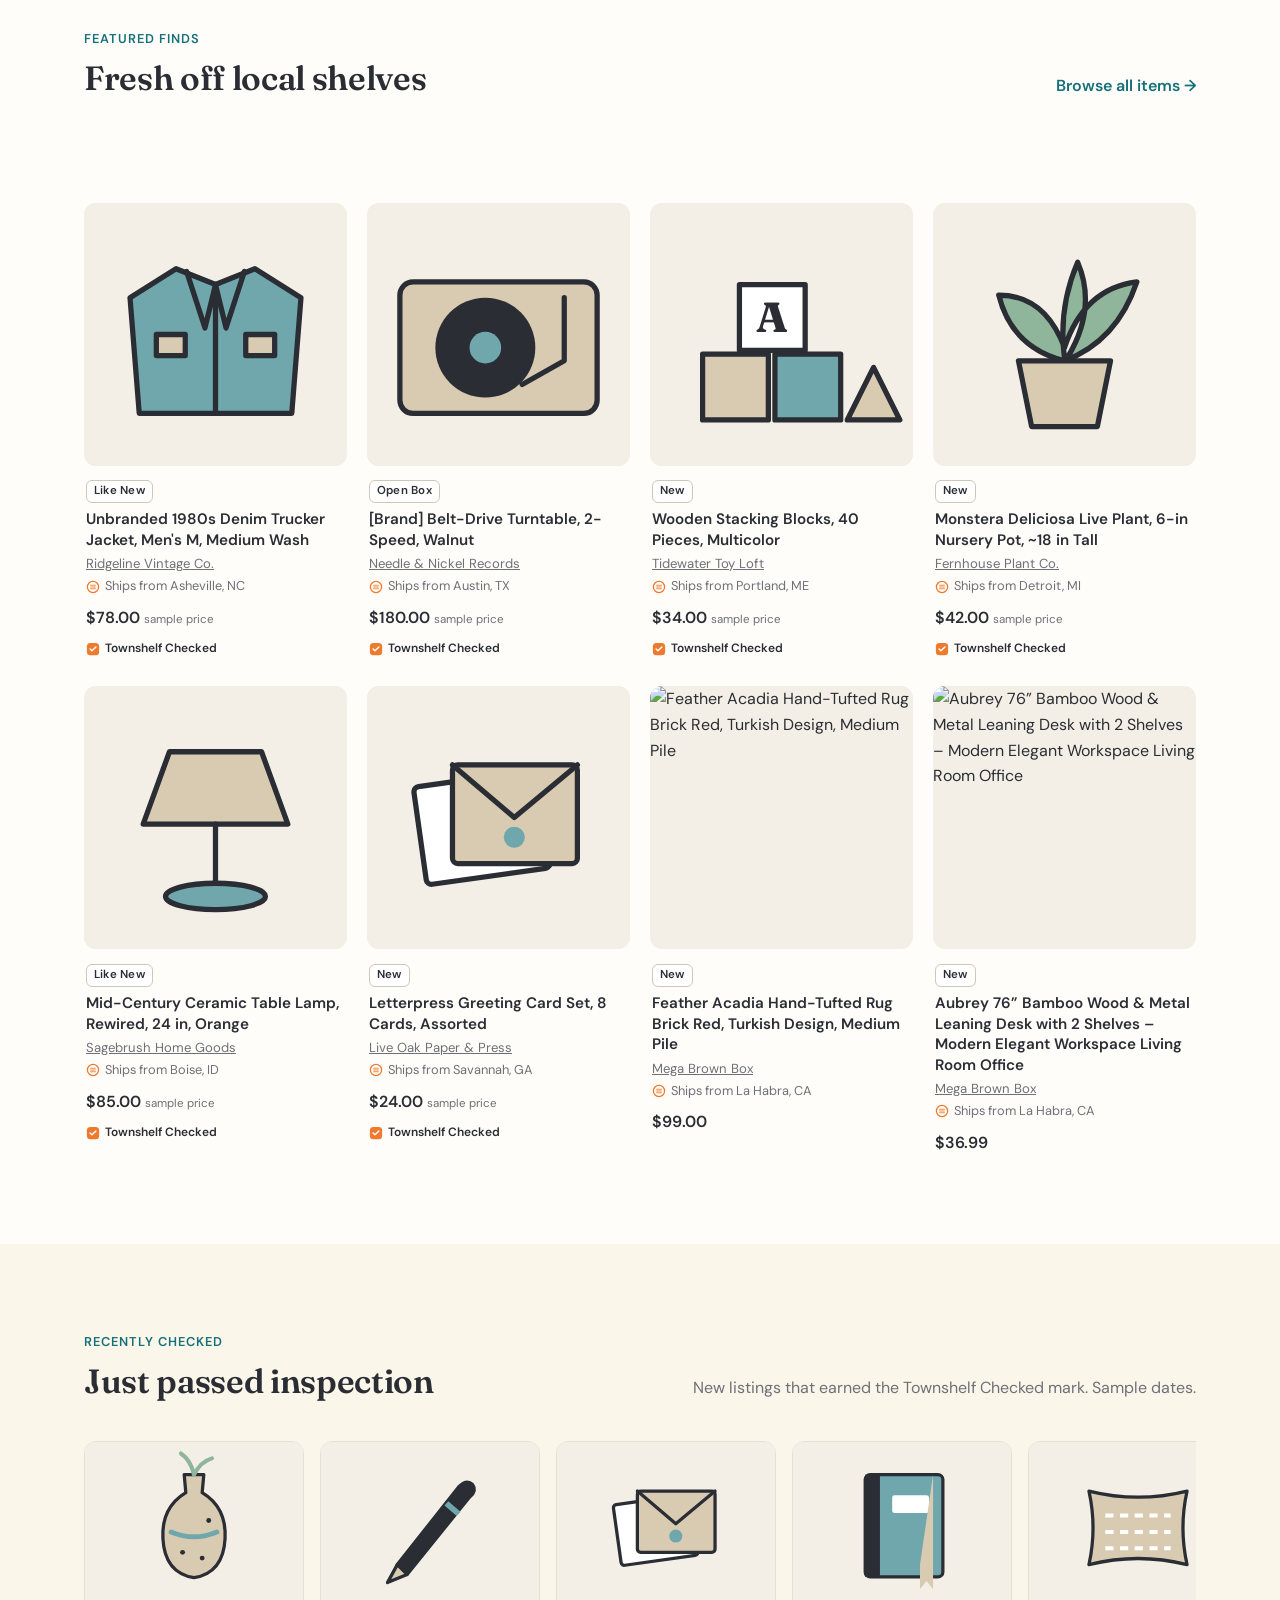
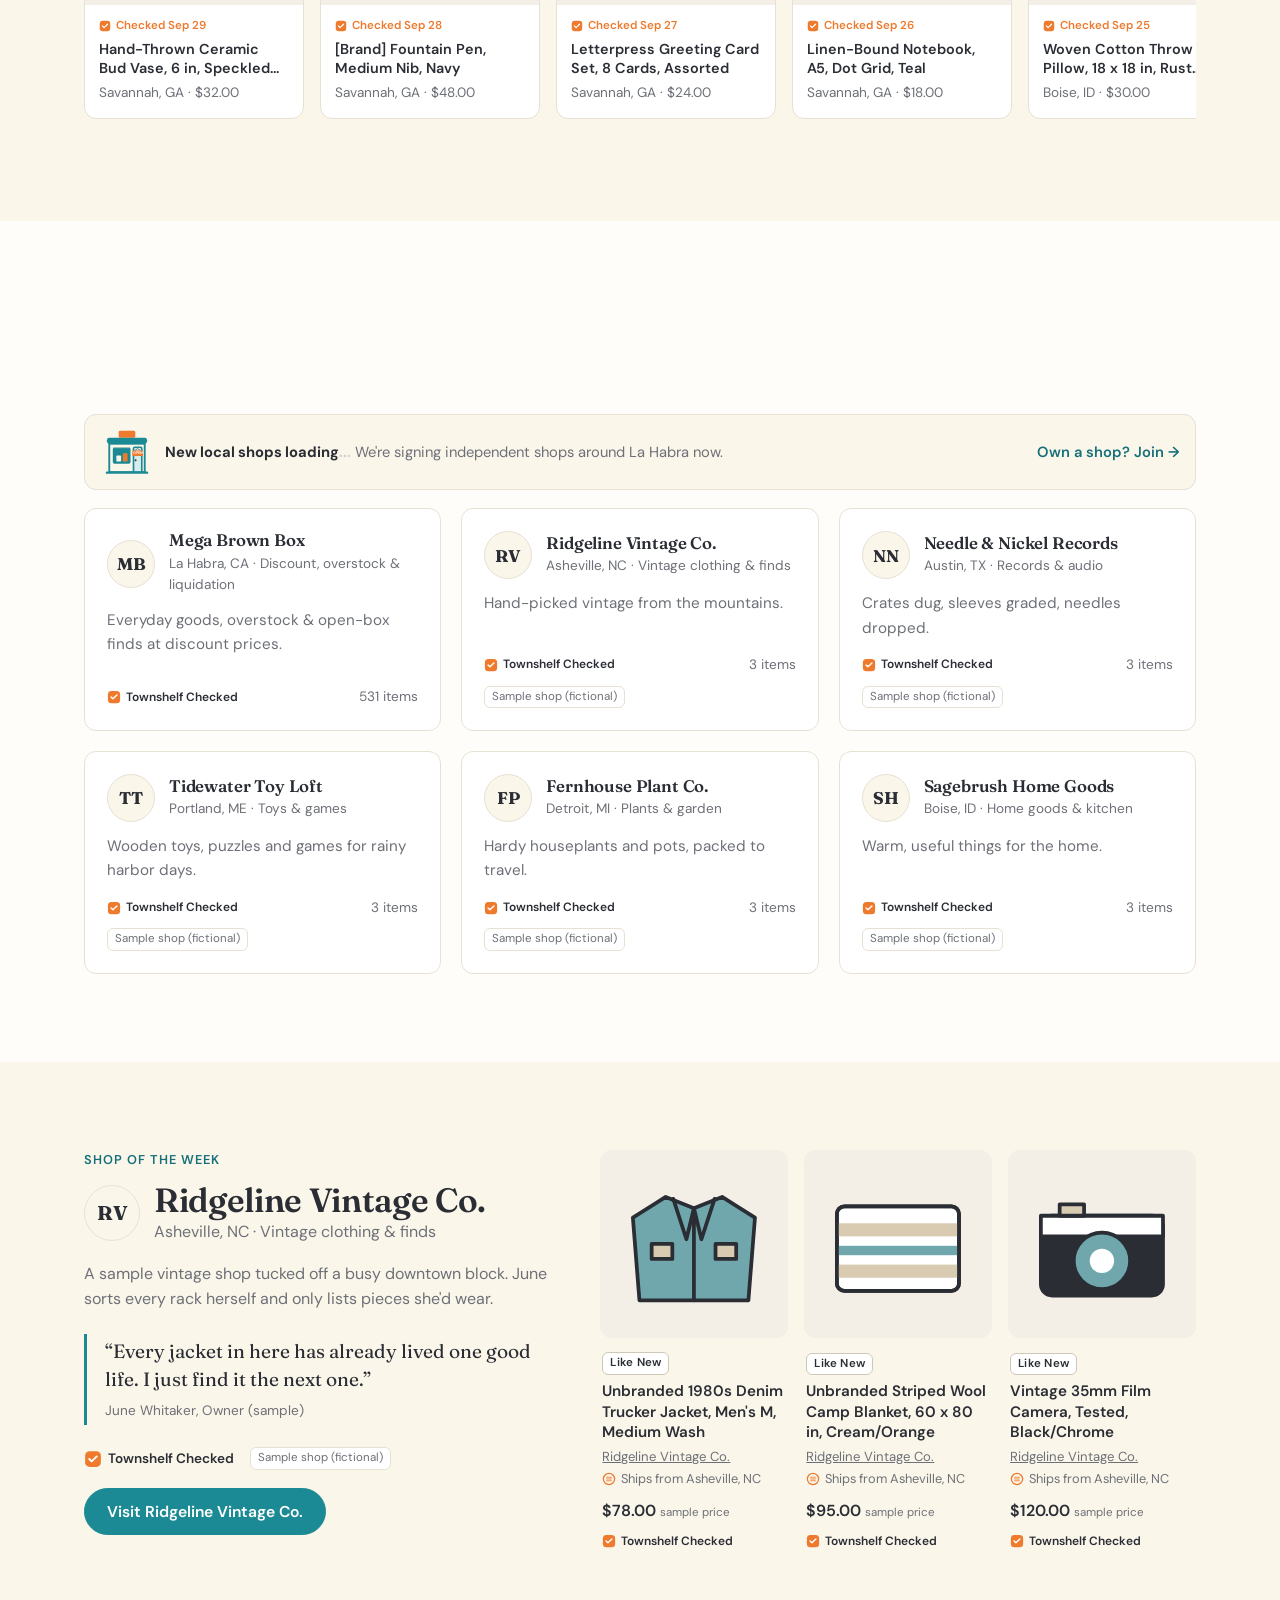
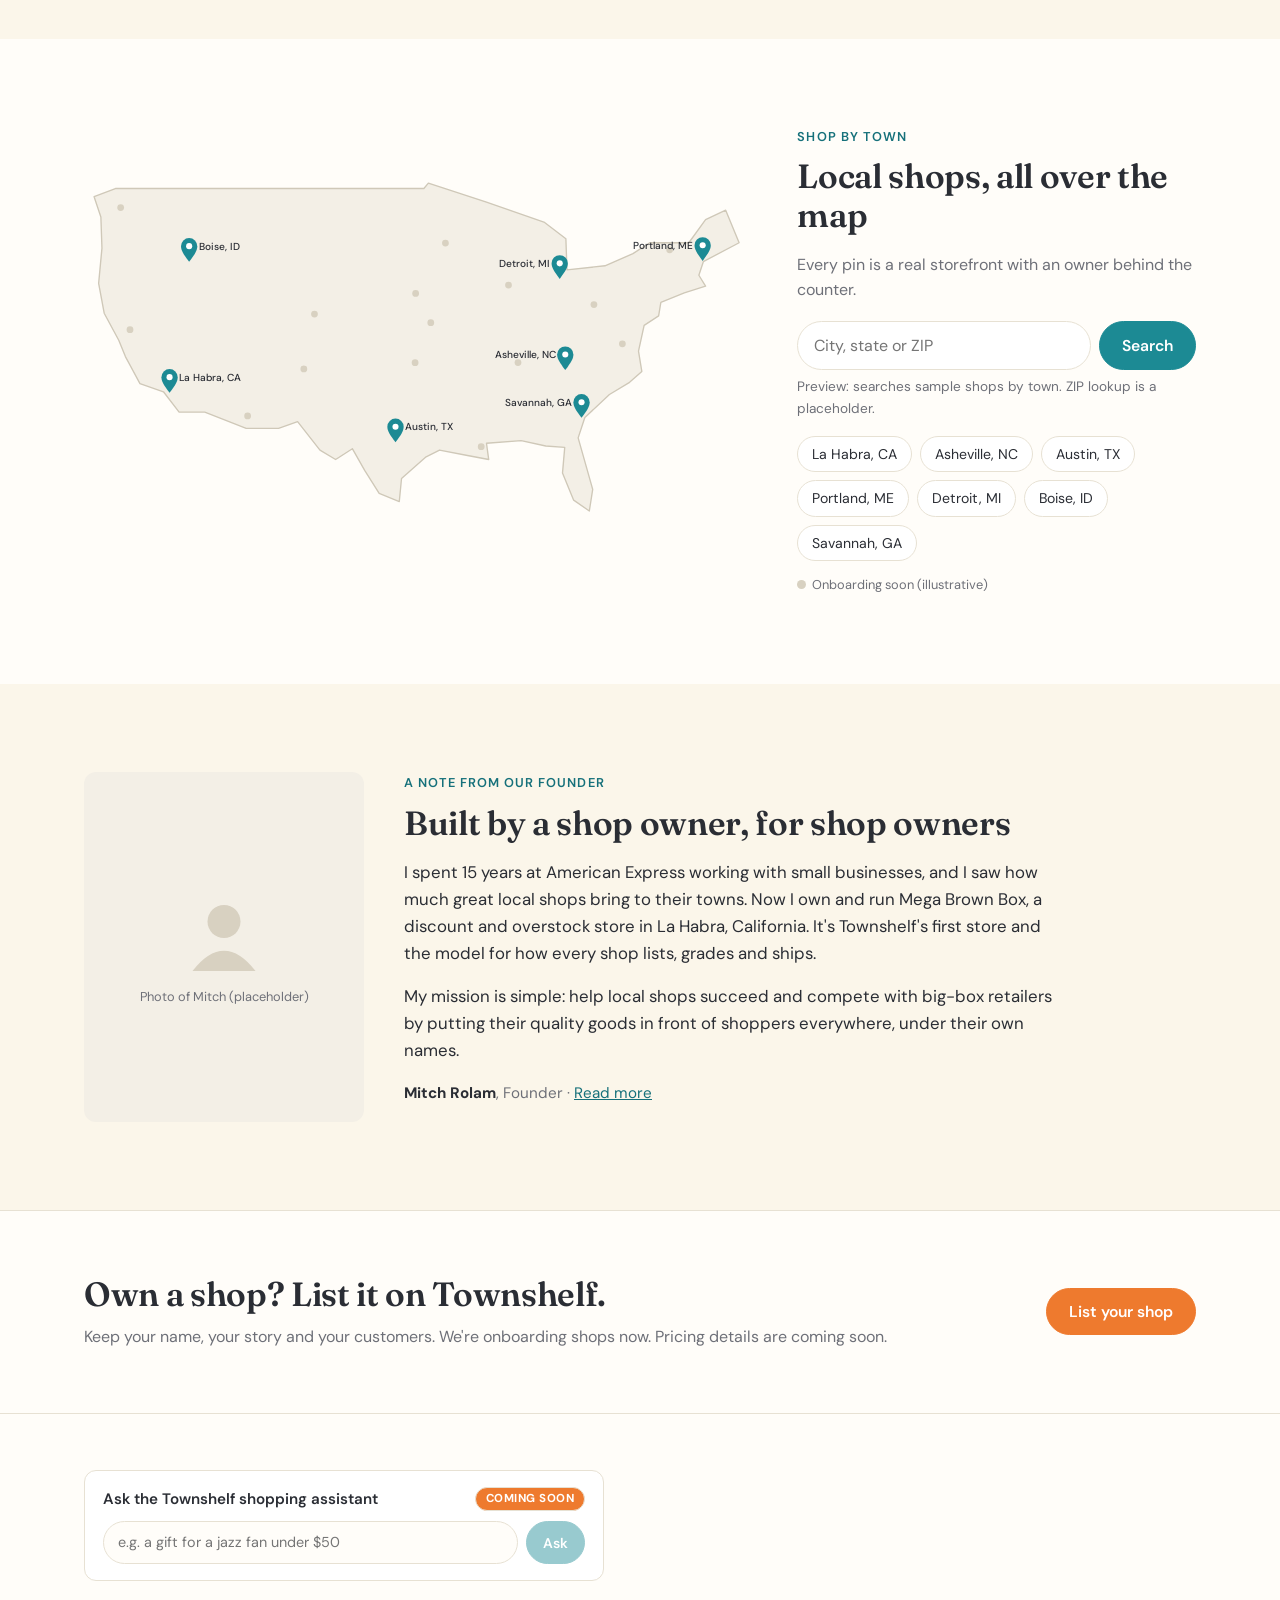
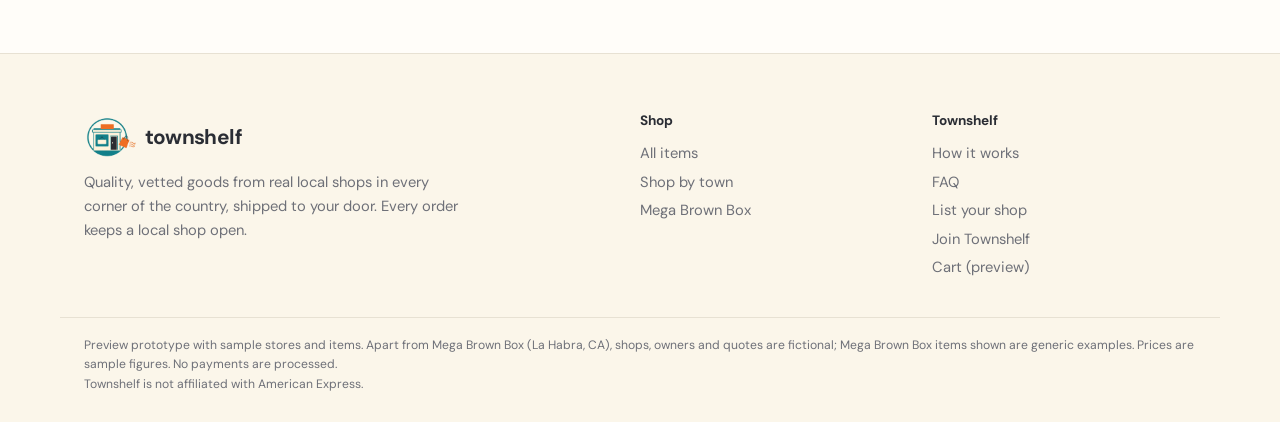
==== commit 359fee13: "Preview: Shopify importer + all 531 in-stock Mega Brown Box products (buy links to megabrownbox.com)" ====
--- a/index.html
+++ b/index.html
@@ -5,7 +5,7 @@
 <link rel="manifest" href="manifest.webmanifest"><meta name="theme-color" content="#1C8A94">
 <meta name="mobile-web-app-capable" content="yes"><meta name="apple-mobile-web-app-capable" content="yes"><meta name="apple-mobile-web-app-title" content="Townshelf"><meta name="apple-mobile-web-app-status-bar-style" content="default">
 <link rel="stylesheet" href="css/style.css">
-<script src="data/data.js"></script><script src="js/art.js"></script><script src="js/app.js"></script><script src="js/pwa.js" defer></script>
+<script src="data/data.js"></script><script src="data/imports/mega-brown-box.js"></script><script src="js/art.js"></script><script src="js/app.js"></script><script src="js/pwa.js" defer></script>
 </head><body>
 <div id="site-header"></div>
 <main>
